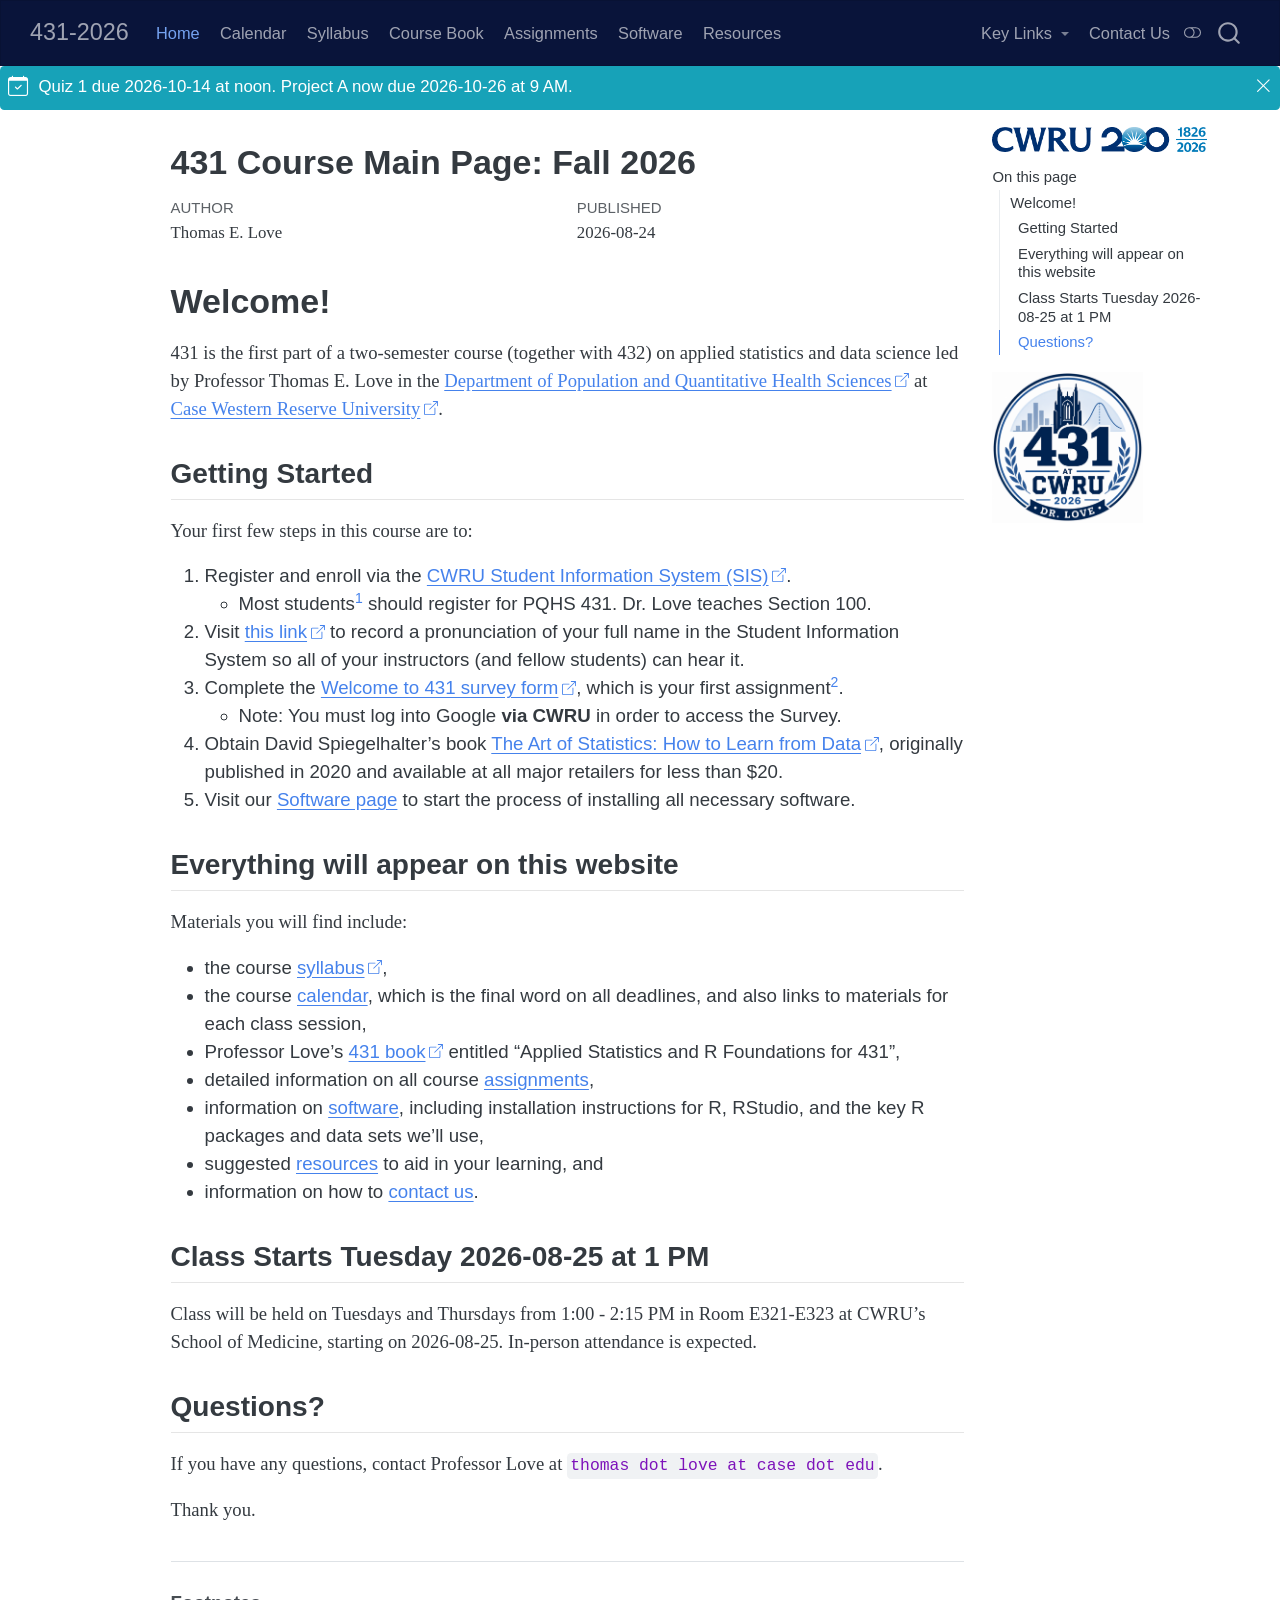
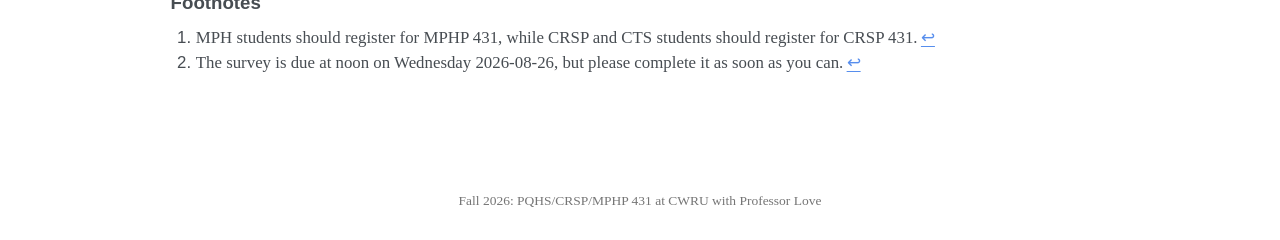
==== docs/index.html @ ec56616c "Update calendar." ====
<!DOCTYPE html>
<html xmlns="http://www.w3.org/1999/xhtml" lang="en" xml:lang="en"><head>

<meta charset="utf-8">
<meta name="generator" content="quarto-1.10.18">

<meta name="viewport" content="width=device-width, initial-scale=1.0, user-scalable=yes">

<meta name="author" content="Thomas E. Love">
<meta name="dcterms.date" content="2026-08-24">

<title>431 Course Main Page: Fall 2026 – 431-2026</title>
<style>
/* Default styles provided by pandoc.
** See https://pandoc.org/MANUAL.html#variables-for-html for config info.
*/
span.smallcaps{font-variant: small-caps;}
div.columns{display: flex; gap: 1.5em;}
div.column{flex: auto;}
@media screen {
div.columns{gap: min(4vw, 1.5em);}
div.column{overflow-x: auto;}
}
div.hanging-indent{margin-left: 1.5em; text-indent: -1.5em;}
ul.task-list{list-style: none;}
ul.task-list li input[type="checkbox"] {
  width: 0.8em;
  margin: 0 0.8em 0.2em -1em; /* quarto-specific, see https://github.com/quarto-dev/quarto-cli/issues/4556 */ 
  vertical-align: middle;
}
</style>


<script src="site_libs/quarto-nav/quarto-nav.js"></script>
<script src="site_libs/quarto-nav/headroom.min.js"></script>
<script src="site_libs/clipboard/clipboard.min.js"></script>
<script src="site_libs/quarto-search/autocomplete.umd.js"></script>
<script src="site_libs/quarto-search/fuse.min.js"></script>
<script src="site_libs/quarto-search/quarto-search.js"></script>
<meta name="quarto:offset" content="./">
<script src="site_libs/quarto-html/quarto.js" type="module"></script>
<script src="site_libs/quarto-html/tabsets/tabsets.js" type="module"></script>
<script src="site_libs/quarto-html/popper.min.js"></script>
<script src="site_libs/quarto-html/tippy.umd.min.js"></script>
<script src="site_libs/quarto-html/anchor.min.js"></script>
<link href="site_libs/quarto-html/tippy.css" rel="stylesheet">
<link href="site_libs/quarto-html/quarto-syntax-highlighting-64a204ab8560d761af7679ceaba22944.css" rel="stylesheet" class="quarto-color-scheme" id="quarto-text-highlighting-styles">
<link href="site_libs/quarto-html/quarto-syntax-highlighting-dark-b85bc7c33db8c58e0ec93c3465666fed.css" rel="stylesheet" class="quarto-color-scheme quarto-color-alternate" id="quarto-text-highlighting-styles">
<link href="site_libs/quarto-html/quarto-syntax-highlighting-64a204ab8560d761af7679ceaba22944.css" rel="stylesheet" class="quarto-color-scheme-extra" id="quarto-text-highlighting-styles">
<script src="site_libs/bootstrap/bootstrap.min.js"></script>
<link href="site_libs/bootstrap/bootstrap-icons.css" rel="stylesheet">
<link href="site_libs/bootstrap/bootstrap-81258d4e15bf9feab7965728bfed0ae7.min.css" rel="stylesheet" append-hash="true" class="quarto-color-scheme" id="quarto-bootstrap" data-mode="light">
<link href="site_libs/bootstrap/bootstrap-dark-3ed7c67c77e349a4fb12baedd5c13633.min.css" rel="stylesheet" append-hash="true" class="quarto-color-scheme quarto-color-alternate" id="quarto-bootstrap" data-mode="dark">
<link href="site_libs/bootstrap/bootstrap-81258d4e15bf9feab7965728bfed0ae7.min.css" rel="stylesheet" append-hash="true" class="quarto-color-scheme-extra" id="quarto-bootstrap" data-mode="light">
<script id="quarto-search-options" type="application/json">{
  "location": "navbar",
  "copy-button": false,
  "collapse-after": 3,
  "panel-placement": "end",
  "type": "overlay",
  "limit": 50,
  "keyboard-shortcut": [
    "f",
    "/",
    "s"
  ],
  "show-item-context": false,
  "language": {
    "search-no-results-text": "No results",
    "search-matching-documents-text": "matching documents",
    "search-copy-link-title": "Copy link to search",
    "search-hide-matches-text": "Hide additional matches",
    "search-more-match-text": "more match in this document",
    "search-more-matches-text": "more matches in this document",
    "search-clear-button-title": "Clear",
    "search-text-placeholder": "",
    "search-detached-cancel-button-title": "Cancel",
    "search-submit-button-title": "Submit",
    "search-label": "Search"
  }
}</script>


</head>

<body class="nav-fixed quarto-light"><script id="quarto-html-before-body" type="application/javascript">
    const toggleBodyColorMode = (bsSheetEl) => {
      const mode = bsSheetEl.getAttribute("data-mode");
      const bodyEl = window.document.querySelector("body");
      if (mode === "dark") {
        bodyEl.classList.add("quarto-dark");
        bodyEl.classList.remove("quarto-light");
      } else {
        bodyEl.classList.add("quarto-light");
        bodyEl.classList.remove("quarto-dark");
      }
    }
    const toggleBodyColorPrimary = () => {
      const bsSheetEl = window.document.querySelector("link#quarto-bootstrap:not([rel=disabled-stylesheet])");
      if (bsSheetEl) {
        toggleBodyColorMode(bsSheetEl);
      }
    }
    const setColorSchemeToggle = (alternate) => {
      const toggles = window.document.querySelectorAll('.quarto-color-scheme-toggle');
      for (let i=0; i < toggles.length; i++) {
        const toggle = toggles[i];
        if (toggle) {
          if (alternate) {
            toggle.classList.add("alternate");
          } else {
            toggle.classList.remove("alternate");
          }
        }
      }
    };
    const toggleColorMode = (alternate) => {
      // Switch the stylesheets
      const primaryStylesheets = window.document.querySelectorAll('link.quarto-color-scheme:not(.quarto-color-alternate)');
      const alternateStylesheets = window.document.querySelectorAll('link.quarto-color-scheme.quarto-color-alternate');
      manageTransitions('#quarto-margin-sidebar .nav-link', false);
      if (alternate) {
        // note: dark is layered on light, we don't disable primary!
        enableStylesheet(alternateStylesheets);
        for (const sheetNode of alternateStylesheets) {
          if (sheetNode.id === "quarto-bootstrap") {
            toggleBodyColorMode(sheetNode);
          }
        }
      } else {
        disableStylesheet(alternateStylesheets);
        enableStylesheet(primaryStylesheets)
        toggleBodyColorPrimary();
      }
      manageTransitions('#quarto-margin-sidebar .nav-link', true);
      // Switch the toggles
      setColorSchemeToggle(alternate)
      // Hack to workaround the fact that safari doesn't
      // properly recolor the scrollbar when toggling (#1455)
      if (navigator.userAgent.indexOf('Safari') > 0 && navigator.userAgent.indexOf('Chrome') == -1) {
        manageTransitions("body", false);
        window.scrollTo(0, 1);
        setTimeout(() => {
          window.scrollTo(0, 0);
          manageTransitions("body", true);
        }, 40);
      }
    }
    const disableStylesheet = (stylesheets) => {
      for (let i=0; i < stylesheets.length; i++) {
        const stylesheet = stylesheets[i];
        stylesheet.rel = 'disabled-stylesheet';
      }
    }
    const enableStylesheet = (stylesheets) => {
      for (let i=0; i < stylesheets.length; i++) {
        const stylesheet = stylesheets[i];
        if(stylesheet.rel !== 'stylesheet') { // for Chrome, which will still FOUC without this check
          stylesheet.rel = 'stylesheet';
        }
      }
    }
    const manageTransitions = (selector, allowTransitions) => {
      const els = window.document.querySelectorAll(selector);
      for (let i=0; i < els.length; i++) {
        const el = els[i];
        if (allowTransitions) {
          el.classList.remove('notransition');
        } else {
          el.classList.add('notransition');
        }
      }
    }
    const isFileUrl = () => {
      return window.location.protocol === 'file:';
    }
    const hasAlternateSentinel = () => {
      let styleSentinel = getColorSchemeSentinel();
      if (styleSentinel !== null) {
        return styleSentinel === "alternate";
      } else {
        return false;
      }
    }
    const setStyleSentinel = (alternate) => {
      const value = alternate ? "alternate" : "default";
      if (!isFileUrl()) {
        window.localStorage.setItem("quarto-color-scheme", value);
      } else {
        localAlternateSentinel = value;
      }
    }
    const getColorSchemeSentinel = () => {
      if (!isFileUrl()) {
        const storageValue = window.localStorage.getItem("quarto-color-scheme");
        return storageValue != null ? storageValue : localAlternateSentinel;
      } else {
        return localAlternateSentinel;
      }
    }
    const toggleGiscusIfUsed = (isAlternate, darkModeDefault) => {
      const baseTheme = document.querySelector('#giscus-base-theme')?.value ?? 'light';
      const alternateTheme = document.querySelector('#giscus-alt-theme')?.value ?? 'dark';
      let newTheme = '';
      if(authorPrefersDark) {
        newTheme = isAlternate ? baseTheme : alternateTheme;
      } else {
        newTheme = isAlternate ? alternateTheme : baseTheme;
      }
      const changeGiscusTheme = () => {
        // From: https://github.com/giscus/giscus/issues/336
        const sendMessage = (message) => {
          const iframe = document.querySelector('iframe.giscus-frame');
          if (!iframe) return;
          iframe.contentWindow.postMessage({ giscus: message }, 'https://giscus.app');
        }
        sendMessage({
          setConfig: {
            theme: newTheme
          }
        });
      }
      const isGiscussLoaded = window.document.querySelector('iframe.giscus-frame') !== null;
      if (isGiscussLoaded) {
        changeGiscusTheme();
      }
    };
    const authorPrefersDark = false;
    const darkModeDefault = authorPrefersDark;
      document.querySelector('link#quarto-text-highlighting-styles.quarto-color-scheme-extra').rel = 'disabled-stylesheet';
      document.querySelector('link#quarto-bootstrap.quarto-color-scheme-extra').rel = 'disabled-stylesheet';
    let localAlternateSentinel = darkModeDefault ? 'alternate' : 'default';
    // Dark / light mode switch
    window.quartoToggleColorScheme = () => {
      // Read the current dark / light value
      let toAlternate = !hasAlternateSentinel();
      toggleColorMode(toAlternate);
      setStyleSentinel(toAlternate);
      toggleGiscusIfUsed(toAlternate, darkModeDefault);
      window.dispatchEvent(new Event('resize'));
    };
    // Switch to dark mode if need be
    if (hasAlternateSentinel()) {
      toggleColorMode(true);
    } else {
      toggleColorMode(false);
    }
  </script>

<div id="quarto-search-results"></div>
  <header id="quarto-header" class="headroom fixed-top">
    <nav class="navbar navbar-expand-lg " data-bs-theme="dark">
      <div class="navbar-container container-fluid">
      <div class="navbar-brand-container mx-auto">
    <a class="navbar-brand" href="./index.html">
    <span class="navbar-title">431-2026</span>
    </a>
  </div>
            <div id="quarto-search" class="" title="Search"></div>
          <button class="navbar-toggler" type="button" data-bs-toggle="collapse" data-bs-target="#navbarCollapse" aria-controls="navbarCollapse" role="menu" aria-expanded="false" aria-label="Toggle navigation" onclick="if (window.quartoToggleHeadroom) { window.quartoToggleHeadroom(); }">
  <span class="navbar-toggler-icon"></span>
</button>
          <div class="collapse navbar-collapse" id="navbarCollapse">
            <ul class="navbar-nav navbar-nav-scroll me-auto">
  <li class="nav-item">
    <a class="nav-link active" href="./index.html" aria-current="page"> 
<span class="menu-text">Home</span></a>
  </li>  
  <li class="nav-item">
    <a class="nav-link" href="./calendar.html"> 
<span class="menu-text">Calendar</span></a>
  </li>  
  <li class="nav-item">
    <a class="nav-link" href="https://thomaselove.github.io/431-syllabus-2026/"> 
<span class="menu-text">Syllabus</span></a>
  </li>  
  <li class="nav-item">
    <a class="nav-link" href="https://thomaselove.github.io/431-book/"> 
<span class="menu-text">Course Book</span></a>
  </li>  
  <li class="nav-item">
    <a class="nav-link" href="./assignments.html"> 
<span class="menu-text">Assignments</span></a>
  </li>  
  <li class="nav-item">
    <a class="nav-link" href="./software.html"> 
<span class="menu-text">Software</span></a>
  </li>  
  <li class="nav-item">
    <a class="nav-link" href="./resources.html"> 
<span class="menu-text">Resources</span></a>
  </li>  
</ul>
            <ul class="navbar-nav navbar-nav-scroll ms-auto">
  <li class="nav-item dropdown ">
    <a class="nav-link dropdown-toggle" href="#" id="nav-menu-key-links" role="link" data-bs-toggle="dropdown" aria-expanded="false">
 <span class="menu-text">Key Links</span>
    </a>
    <ul class="dropdown-menu dropdown-menu-end" aria-labelledby="nav-menu-key-links">    
        <li>
    <a class="dropdown-item" href="https://github.com/THOMASELOVE/431-data">
 <span class="dropdown-text">431-Data page</span></a>
  </li>  
        <li>
    <a class="dropdown-item" href="https://github.com/THOMASELOVE/431-packages">
 <span class="dropdown-text">431 R packages</span></a>
  </li>  
        <li>
    <a class="dropdown-item" href="https://github.com/THOMASELOVE/431-minute-2026">
 <span class="dropdown-text">Minute Papers</span></a>
  </li>  
        <li>
    <a class="dropdown-item" href="https://github.com/THOMASELOVE/431-labs-2026">
 <span class="dropdown-text">Labs</span></a>
  </li>  
        <li>
    <a class="dropdown-item" href="https://thomaselove.github.io/431-projectA-2026/">
 <span class="dropdown-text">Project A</span></a>
  </li>  
        <li>
    <a class="dropdown-item" href="https://thomaselove.github.io/431-projectB-2026/">
 <span class="dropdown-text">Project B</span></a>
  </li>  
        <li>
    <a class="dropdown-item" href="https://github.com/THOMASELOVE/431-quiz-2026">
 <span class="dropdown-text">Quizzes</span></a>
  </li>  
        <li>
    <a class="dropdown-item" href="https://canvas.case.edu">
 <span class="dropdown-text">Canvas</span></a>
  </li>  
        <li>
    <a class="dropdown-item" href="./google.html">
 <span class="dropdown-text">Shared Google Drive</span></a>
  </li>  
    </ul>
  </li>
  <li class="nav-item">
    <a class="nav-link" href="./contact.html"> 
<span class="menu-text">Contact Us</span></a>
  </li>  
</ul>
          </div> <!-- /navcollapse -->
            <div class="quarto-navbar-tools">
  <a href="" class="quarto-color-scheme-toggle quarto-navigation-tool  px-1" onclick="window.quartoToggleColorScheme(); return false;" title="Toggle dark mode"><i class="bi"></i></a>
</div>
      </div> <!-- /container-fluid -->
    </nav>
  <div id="quarto-announcement" data-announcement-id="751697201d14ca67de1026123319af96" class="alert alert-info hidden"><i class="bi bi-calendar-check quarto-announcement-icon"></i><div class="quarto-announcement-content">
<p>Quiz 1 due 2026-10-14 at noon. Project A now due 2026-10-26 at 9 AM.</p>
</div><i class="bi bi-x-lg quarto-announcement-action"></i></div>
</header>
<!-- content -->
<div id="quarto-content" class="quarto-container page-columns page-rows-contents page-layout-article page-navbar">
<!-- sidebar -->
<!-- margin-sidebar -->
    <div id="quarto-margin-sidebar" class="sidebar margin-sidebar"><div class="quarto-margin-header"><div class="margin-header-item">
<p><img src="./cwru_logo_200.png" class="img-fluid"></p>
</div></div>
        <nav id="TOC" role="doc-toc" class="toc-active">
    <h2 id="toc-title">On this page</h2>
   
  <ul>
  <li><a href="#welcome" id="toc-welcome" class="nav-link active" data-scroll-target="#welcome">Welcome!</a>
  <ul class="collapse">
  <li><a href="#getting-started" id="toc-getting-started" class="nav-link" data-scroll-target="#getting-started">Getting Started</a></li>
  <li><a href="#everything-will-appear-on-this-website" id="toc-everything-will-appear-on-this-website" class="nav-link" data-scroll-target="#everything-will-appear-on-this-website">Everything will appear on this website</a></li>
  <li><a href="#class-starts-tuesday-2026-08-25-at-1-pm" id="toc-class-starts-tuesday-2026-08-25-at-1-pm" class="nav-link" data-scroll-target="#class-starts-tuesday-2026-08-25-at-1-pm">Class Starts Tuesday 2026-08-25 at 1 PM</a></li>
  <li><a href="#questions" id="toc-questions" class="nav-link" data-scroll-target="#questions">Questions?</a></li>
  </ul></li>
  </ul>
</nav>
    <div class="quarto-margin-footer"><div class="margin-footer-item">
<p><img src="./431_logo_2026.png" class="img-fluid" style="width:70.0%"></p>
</div></div></div>
<!-- main -->
<main class="content" id="quarto-document-content">


<header id="title-block-header" class="quarto-title-block default">
<div class="quarto-title">
<h1 class="title">431 Course Main Page: Fall 2026</h1>
</div>



<div class="quarto-title-meta">

    <div>
    <div class="quarto-title-meta-heading">Author</div>
    <div class="quarto-title-meta-contents">
             <p>Thomas E. Love </p>
          </div>
  </div>
    
    <div>
    <div class="quarto-title-meta-heading">Published</div>
    <div class="quarto-title-meta-contents">
      <p class="date">2026-08-24</p>
    </div>
  </div>
  
    
  </div>
  


</header>


<section id="welcome" class="level1">
<h1>Welcome!</h1>
<p>431 is the first part of a two-semester course (together with 432) on applied statistics and data science led by Professor Thomas E. Love in the <a href="https://case.edu/medicine/pqhs/">Department of Population and Quantitative Health Sciences</a> at <a href="https://case.edu/">Case Western Reserve University</a>.</p>
<section id="getting-started" class="level2">
<h2 class="anchored" data-anchor-id="getting-started">Getting Started</h2>
<p>Your first few steps in this course are to:</p>
<ol type="1">
<li>Register and enroll via the <a href="https://sis.case.edu/">CWRU Student Information System (SIS)</a>.
<ul>
<li>Most students<a href="#fn1" class="footnote-ref" id="fnref1" role="doc-noteref"><sup>1</sup></a> should register for PQHS 431. Dr.&nbsp;Love teaches Section 100.</li>
</ul></li>
<li>Visit <a href="https://case.edu/registrar/general/sis-resources/record-your-name-pronunciation">this link</a> to record a pronunciation of your full name in the Student Information System so all of your instructors (and fellow students) can hear it.</li>
<li>Complete the <a href="https://tinyurl.com/431-2026-welcome">Welcome to 431 survey form</a>, which is your first assignment<a href="#fn2" class="footnote-ref" id="fnref2" role="doc-noteref"><sup>2</sup></a>.
<ul>
<li>Note: You must log into Google <strong>via CWRU</strong> in order to access the Survey.</li>
</ul></li>
<li>Obtain David Spiegelhalter’s book <a href="https://www.amazon.com/Art-Statistics-How-Learn-Data/dp/1541675703">The Art of Statistics: How to Learn from Data</a>, originally published in 2020 and available at all major retailers for less than $20.</li>
<li>Visit our <a href="./software.html">Software page</a> to start the process of installing all necessary software.</li>
</ol>
</section>
<section id="everything-will-appear-on-this-website" class="level2">
<h2 class="anchored" data-anchor-id="everything-will-appear-on-this-website">Everything will appear on this website</h2>
<p>Materials you will find include:</p>
<ul>
<li>the course <a href="https://thomaselove.github.io/431-syllabus-2026/">syllabus</a>,</li>
<li>the course <a href="./calendar.html">calendar</a>, which is the final word on all deadlines, and also links to materials for each class session,</li>
<li>Professor Love’s <a href="https://thomaselove.github.io/431-book/">431 book</a> entitled “Applied Statistics and R Foundations for 431”,</li>
<li>detailed information on all course <a href="./assignments.html">assignments</a>,</li>
<li>information on <a href="./software.html">software</a>, including installation instructions for R, RStudio, and the key R packages and data sets we’ll use,</li>
<li>suggested <a href="./resources.html">resources</a> to aid in your learning, and</li>
<li>information on how to <a href="./contact.html">contact us</a>.</li>
</ul>
</section>
<section id="class-starts-tuesday-2026-08-25-at-1-pm" class="level2">
<h2 class="anchored" data-anchor-id="class-starts-tuesday-2026-08-25-at-1-pm">Class Starts Tuesday 2026-08-25 at 1 PM</h2>
<p>Class will be held on Tuesdays and Thursdays from 1:00 - 2:15 PM in Room E321-E323 at CWRU’s School of Medicine, starting on 2026-08-25. In-person attendance is expected.</p>
</section>
<section id="questions" class="level2">
<h2 class="anchored" data-anchor-id="questions">Questions?</h2>
<p>If you have any questions, contact Professor Love at <code>thomas dot love at case dot edu</code>.</p>
<p>Thank you.</p>


</section>
</section>


<div id="quarto-appendix" class="default"><section id="footnotes" class="footnotes footnotes-end-of-document" role="doc-endnotes"><h2 class="anchored quarto-appendix-heading">Footnotes</h2>

<ol>
<li id="fn1"><p>MPH students should register for MPHP 431, while CRSP and CTS students should register for CRSP 431.<a href="#fnref1" class="footnote-back" role="doc-backlink">↩︎</a></p></li>
<li id="fn2"><p>The survey is due at noon on Wednesday 2026-08-26, but please complete it as soon as you can.<a href="#fnref2" class="footnote-back" role="doc-backlink">↩︎</a></p></li>
</ol>
</section></div></main> <!-- /main -->
<script id="quarto-html-after-body" type="application/javascript">
  window.document.addEventListener("DOMContentLoaded", function (event) {
    // Ensure there is a toggle, if there isn't float one in the top right
    if (window.document.querySelector('.quarto-color-scheme-toggle') === null) {
      const a = window.document.createElement('a');
      a.classList.add('top-right');
      a.classList.add('quarto-color-scheme-toggle');
      a.href = "";
      a.onclick = function() { try { window.quartoToggleColorScheme(); } catch {} return false; };
      const i = window.document.createElement("i");
      i.classList.add('bi');
      a.appendChild(i);
      window.document.body.appendChild(a);
    }
    setColorSchemeToggle(hasAlternateSentinel())
    const icon = "";
    const anchorJS = new window.AnchorJS();
    anchorJS.options = {
      placement: 'right',
      icon: icon
    };
    anchorJS.add('.anchored');
    const isCodeAnnotation = (el) => {
      for (const clz of el.classList) {
        if (clz.startsWith('code-annotation-')) {                     
          return true;
        }
      }
      return false;
    }
    const onCopySuccess = function(e) {
      // button target
      const button = e.trigger;
      // don't keep focus
      button.blur();
      // flash "checked"
      button.classList.add('code-copy-button-checked');
      var currentTitle = button.getAttribute("title");
      button.setAttribute("title", "Copied!");
      let tooltip;
      if (window.bootstrap) {
        button.setAttribute("data-bs-toggle", "tooltip");
        button.setAttribute("data-bs-placement", "left");
        button.setAttribute("data-bs-title", "Copied!");
        tooltip = new bootstrap.Tooltip(button, 
          { trigger: "manual", 
            customClass: "code-copy-button-tooltip",
            offset: [0, -8]});
        tooltip.show();    
      }
      setTimeout(function() {
        if (tooltip) {
          tooltip.hide();
          button.removeAttribute("data-bs-title");
          button.removeAttribute("data-bs-toggle");
          button.removeAttribute("data-bs-placement");
        }
        button.setAttribute("title", currentTitle);
        button.classList.remove('code-copy-button-checked');
      }, 1000);
      // clear code selection
      e.clearSelection();
    }
    const getTextToCopy = function(trigger) {
      const outerScaffold = trigger.parentElement.cloneNode(true);
      const codeEl = outerScaffold.querySelector('code');
      for (const childEl of codeEl.children) {
        if (isCodeAnnotation(childEl)) {
          childEl.remove();
        }
      }
      return codeEl.innerText;
    }
    const clipboard = new window.ClipboardJS('.code-copy-button:not([data-in-quarto-modal])', {
      text: getTextToCopy
    });
    clipboard.on('success', onCopySuccess);
    if (window.document.getElementById('quarto-embedded-source-code-modal')) {
      const clipboardModal = new window.ClipboardJS('.code-copy-button[data-in-quarto-modal]', {
        text: getTextToCopy,
        container: window.document.getElementById('quarto-embedded-source-code-modal')
      });
      clipboardModal.on('success', onCopySuccess);
    }
      var localhostRegex = new RegExp(/^(?:http|https):\/\/localhost\:?[0-9]*\//);
      var mailtoRegex = new RegExp(/^mailto:/);
        var filterRegex = new RegExp('/' + window.location.host + '/');
      var isInternal = (href) => {
          return filterRegex.test(href) || localhostRegex.test(href) || mailtoRegex.test(href);
      }
      // Inspect non-navigation links and adorn them if external
     var links = window.document.querySelectorAll('a[href]:not(.nav-link):not(.navbar-brand):not(.toc-action):not(.sidebar-link):not(.sidebar-item-toggle):not(.pagination-link):not(.no-external):not([aria-hidden]):not(.dropdown-item):not(.quarto-navigation-tool):not(.about-link)');
      for (var i=0; i<links.length; i++) {
        const link = links[i];
        if (!isInternal(link.href)) {
          // undo the damage that might have been done by quarto-nav.js in the case of
          // links that we want to consider external
          if (link.dataset.originalHref !== undefined) {
            link.href = link.dataset.originalHref;
          }
            // target, if specified
            link.setAttribute("target", "_blank");
            if (link.getAttribute("rel") === null) {
              link.setAttribute("rel", "noopener");
            }
            // default icon
            link.classList.add("external");
        }
      }
    function tippyHover(el, contentFn, onTriggerFn, onUntriggerFn) {
      const config = {
        allowHTML: true,
        maxWidth: 500,
        delay: 100,
        arrow: false,
        appendTo: function(el) {
            return el.parentElement;
        },
        interactive: true,
        interactiveBorder: 10,
        theme: 'quarto',
        placement: 'bottom-start',
      };
      if (contentFn) {
        config.content = contentFn;
      }
      if (onTriggerFn) {
        config.onTrigger = onTriggerFn;
      }
      if (onUntriggerFn) {
        config.onUntrigger = onUntriggerFn;
      }
      window.tippy(el, config); 
    }
    const noterefs = window.document.querySelectorAll('a[role="doc-noteref"]');
    for (var i=0; i<noterefs.length; i++) {
      const ref = noterefs[i];
      tippyHover(ref, function() {
        // use id or data attribute instead here
        let href = ref.getAttribute('data-footnote-href') || ref.getAttribute('href');
        try { href = new URL(href).hash; } catch {}
        const id = href.replace(/^#\/?/, "");
        const note = window.document.getElementById(id);
        if (note) {
          return note.innerHTML;
        } else {
          return "";
        }
      });
    }
    const xrefs = window.document.querySelectorAll('a.quarto-xref');
    const processXRef = (id, note) => {
      // Strip column container classes
      const stripColumnClz = (el) => {
        el.classList.remove("page-full", "page-columns");
        if (el.children) {
          for (const child of el.children) {
            stripColumnClz(child);
          }
        }
      }
      stripColumnClz(note)
      if (id === null || id.startsWith('sec-')) {
        // Special case sections, only their first couple elements
        const container = document.createElement("div");
        if (note.children && note.children.length > 2) {
          container.appendChild(note.children[0].cloneNode(true));
          for (let i = 1; i < note.children.length; i++) {
            const child = note.children[i];
            if (child.tagName === "P" && child.innerText === "") {
              continue;
            } else {
              container.appendChild(child.cloneNode(true));
              break;
            }
          }
          if (window.Quarto?.typesetMath) {
            window.Quarto.typesetMath(container);
          }
          return container.innerHTML
        } else {
          if (window.Quarto?.typesetMath) {
            window.Quarto.typesetMath(note);
          }
          return note.innerHTML;
        }
      } else {
        // Remove any anchor links if they are present
        const anchorLink = note.querySelector('a.anchorjs-link');
        if (anchorLink) {
          anchorLink.remove();
        }
        if (window.Quarto?.typesetMath) {
          window.Quarto.typesetMath(note);
        }
        if (note.classList.contains("callout")) {
          return note.outerHTML;
        } else {
          return note.innerHTML;
        }
      }
    }
    for (var i=0; i<xrefs.length; i++) {
      const xref = xrefs[i];
      tippyHover(xref, undefined, function(instance) {
        instance.disable();
        let url = xref.getAttribute('href');
        let hash = undefined; 
        if (url.startsWith('#')) {
          hash = url;
        } else {
          try { hash = new URL(url).hash; } catch {}
        }
        if (hash) {
          const id = hash.replace(/^#\/?/, "");
          const note = window.document.getElementById(id);
          if (note !== null) {
            try {
              const html = processXRef(id, note.cloneNode(true));
              instance.setContent(html);
            } finally {
              instance.enable();
              instance.show();
            }
          } else {
            // See if we can fetch this
            fetch(url.split('#')[0])
            .then(res => res.text())
            .then(html => {
              const parser = new DOMParser();
              const htmlDoc = parser.parseFromString(html, "text/html");
              const note = htmlDoc.getElementById(id);
              if (note !== null) {
                const html = processXRef(id, note);
                instance.setContent(html);
              } 
            }).finally(() => {
              instance.enable();
              instance.show();
            });
          }
        } else {
          // See if we can fetch a full url (with no hash to target)
          // This is a special case and we should probably do some content thinning / targeting
          fetch(url)
          .then(res => res.text())
          .then(html => {
            const parser = new DOMParser();
            const htmlDoc = parser.parseFromString(html, "text/html");
            const note = htmlDoc.querySelector('main.content');
            if (note !== null) {
              // This should only happen for chapter cross references
              // (since there is no id in the URL)
              // remove the first header
              if (note.children.length > 0 && note.children[0].tagName === "HEADER") {
                note.children[0].remove();
              }
              const html = processXRef(null, note);
              instance.setContent(html);
            } 
          }).finally(() => {
            instance.enable();
            instance.show();
          });
        }
      }, function(instance) {
      });
    }
        let selectedAnnoteEl;
        const selectorForAnnotation = ( cell, annotation) => {
          let cellAttr = 'data-code-cell="' + cell + '"';
          let lineAttr = 'data-code-annotation="' +  annotation + '"';
          const selector = 'span[' + cellAttr + '][' + lineAttr + ']';
          return selector;
        }
        const selectCodeLines = (annoteEl) => {
          const doc = window.document;
          const targetCell = annoteEl.getAttribute("data-target-cell");
          const targetAnnotation = annoteEl.getAttribute("data-target-annotation");
          const annoteSpan = window.document.querySelector(selectorForAnnotation(targetCell, targetAnnotation));
          const lines = annoteSpan.getAttribute("data-code-lines").split(",");
          const lineIds = lines.map((line) => {
            return targetCell + "-" + line;
          })
          let top = null;
          let height = null;
          let parent = null;
          if (lineIds.length > 0) {
              //compute the position of the single el (top and bottom and make a div)
              const el = window.document.getElementById(lineIds[0]);
              top = el.offsetTop;
              height = el.offsetHeight;
              parent = el.parentElement.parentElement;
            if (lineIds.length > 1) {
              const lastEl = window.document.getElementById(lineIds[lineIds.length - 1]);
              const bottom = lastEl.offsetTop + lastEl.offsetHeight;
              height = bottom - top;
            }
            if (top !== null && height !== null && parent !== null) {
              // cook up a div (if necessary) and position it 
              let div = window.document.getElementById("code-annotation-line-highlight");
              if (div === null) {
                div = window.document.createElement("div");
                div.setAttribute("id", "code-annotation-line-highlight");
                div.style.position = 'absolute';
                parent.appendChild(div);
              }
              div.style.top = top - 2 + "px";
              div.style.height = height + 4 + "px";
              div.style.left = 0;
              let gutterDiv = window.document.getElementById("code-annotation-line-highlight-gutter");
              if (gutterDiv === null) {
                gutterDiv = window.document.createElement("div");
                gutterDiv.setAttribute("id", "code-annotation-line-highlight-gutter");
                gutterDiv.style.position = 'absolute';
                const codeCell = window.document.getElementById(targetCell);
                const gutter = codeCell.querySelector('.code-annotation-gutter');
                gutter.appendChild(gutterDiv);
              }
              gutterDiv.style.top = top - 2 + "px";
              gutterDiv.style.height = height + 4 + "px";
            }
            selectedAnnoteEl = annoteEl;
          }
        };
        const unselectCodeLines = () => {
          const elementsIds = ["code-annotation-line-highlight", "code-annotation-line-highlight-gutter"];
          elementsIds.forEach((elId) => {
            const div = window.document.getElementById(elId);
            if (div) {
              div.remove();
            }
          });
          selectedAnnoteEl = undefined;
        };
          // Handle positioning of the toggle
      window.addEventListener(
        "resize",
        throttle(() => {
          elRect = undefined;
          if (selectedAnnoteEl) {
            selectCodeLines(selectedAnnoteEl);
          }
        }, 10)
      );
      function throttle(fn, ms) {
      let throttle = false;
      let timer;
        return (...args) => {
          if(!throttle) { // first call gets through
              fn.apply(this, args);
              throttle = true;
          } else { // all the others get throttled
              if(timer) clearTimeout(timer); // cancel #2
              timer = setTimeout(() => {
                fn.apply(this, args);
                timer = throttle = false;
              }, ms);
          }
        };
      }
        // Attach click handler to the DT
        const annoteDls = window.document.querySelectorAll('dt[data-target-cell]');
        for (const annoteDlNode of annoteDls) {
          annoteDlNode.addEventListener('click', (event) => {
            const clickedEl = event.target;
            if (clickedEl !== selectedAnnoteEl) {
              unselectCodeLines();
              const activeEl = window.document.querySelector('dt[data-target-cell].code-annotation-active');
              if (activeEl) {
                activeEl.classList.remove('code-annotation-active');
              }
              selectCodeLines(clickedEl);
              clickedEl.classList.add('code-annotation-active');
            } else {
              // Unselect the line
              unselectCodeLines();
              clickedEl.classList.remove('code-annotation-active');
            }
          });
        }
    const findCites = (el) => {
      const parentEl = el.parentElement;
      if (parentEl) {
        const cites = parentEl.dataset.cites;
        if (cites) {
          return {
            el,
            cites: cites.split(' ')
          };
        } else {
          return findCites(el.parentElement)
        }
      } else {
        return undefined;
      }
    };
    var bibliorefs = window.document.querySelectorAll('a[role="doc-biblioref"]');
    for (var i=0; i<bibliorefs.length; i++) {
      const ref = bibliorefs[i];
      const citeInfo = findCites(ref);
      if (citeInfo) {
        tippyHover(citeInfo.el, function() {
          var popup = window.document.createElement('div');
          citeInfo.cites.forEach(function(cite) {
            var citeDiv = window.document.createElement('div');
            citeDiv.classList.add('hanging-indent');
            citeDiv.classList.add('csl-entry');
            var biblioDiv = window.document.getElementById('ref-' + cite);
            if (biblioDiv) {
              citeDiv.innerHTML = biblioDiv.innerHTML;
            }
            popup.appendChild(citeDiv);
          });
          return popup.innerHTML;
        });
      }
    }
  });
  </script>
</div> <!-- /content -->
<footer class="footer">
  <div class="nav-footer">
    <div class="nav-footer-left">
      &nbsp;
    </div>   
    <div class="nav-footer-center">
<p>Fall 2026: PQHS/CRSP/MPHP 431 at CWRU with Professor Love</p>
</div>
    <div class="nav-footer-right">
      &nbsp;
    </div>
  </div>
</footer>




</body></html>
---- docs/site_libs/quarto-html/tippy.css ----
.tippy-box[data-animation=fade][data-state=hidden]{opacity:0}[data-tippy-root]{max-width:calc(100vw - 10px)}.tippy-box{position:relative;background-color:#333;color:#fff;border-radius:4px;font-size:14px;line-height:1.4;white-space:normal;outline:0;transition-property:transform,visibility,opacity}.tippy-box[data-placement^=top]>.tippy-arrow{bottom:0}.tippy-box[data-placement^=top]>.tippy-arrow:before{bottom:-7px;left:0;border-width:8px 8px 0;border-top-color:initial;transform-origin:center top}.tippy-box[data-placement^=bottom]>.tippy-arrow{top:0}.tippy-box[data-placement^=bottom]>.tippy-arrow:before{top:-7px;left:0;border-width:0 8px 8px;border-bottom-color:initial;transform-origin:center bottom}.tippy-box[data-placement^=left]>.tippy-arrow{right:0}.tippy-box[data-placement^=left]>.tippy-arrow:before{border-width:8px 0 8px 8px;border-left-color:initial;right:-7px;transform-origin:center left}.tippy-box[data-placement^=right]>.tippy-arrow{left:0}.tippy-box[data-placement^=right]>.tippy-arrow:before{left:-7px;border-width:8px 8px 8px 0;border-right-color:initial;transform-origin:center right}.tippy-box[data-inertia][data-state=visible]{transition-timing-function:cubic-bezier(.54,1.5,.38,1.11)}.tippy-arrow{width:16px;height:16px;color:#333}.tippy-arrow:before{content:"";position:absolute;border-color:transparent;border-style:solid}.tippy-content{position:relative;padding:5px 9px;z-index:1}
---- docs/site_libs/quarto-html/quarto-syntax-highlighting-64a204ab8560d761af7679ceaba22944.css ----
/* quarto syntax highlight colors */
:root {
  --quarto-hl-ot-color: #003B4F;
  --quarto-hl-at-color: #657422;
  --quarto-hl-ss-color: #20794D;
  --quarto-hl-an-color: #5E5E5E;
  --quarto-hl-fu-color: #4758AB;
  --quarto-hl-st-color: #20794D;
  --quarto-hl-cf-color: #003B4F;
  --quarto-hl-op-color: #5E5E5E;
  --quarto-hl-er-color: #AD0000;
  --quarto-hl-bn-color: #AD0000;
  --quarto-hl-al-color: #AD0000;
  --quarto-hl-va-color: #111111;
  --quarto-hl-bu-color: inherit;
  --quarto-hl-ex-color: inherit;
  --quarto-hl-pp-color: #AD0000;
  --quarto-hl-in-color: #5E5E5E;
  --quarto-hl-vs-color: #20794D;
  --quarto-hl-wa-color: #5E5E5E;
  --quarto-hl-do-color: #5E5E5E;
  --quarto-hl-im-color: #00769E;
  --quarto-hl-ch-color: #20794D;
  --quarto-hl-dt-color: #AD0000;
  --quarto-hl-fl-color: #AD0000;
  --quarto-hl-co-color: #5E5E5E;
  --quarto-hl-cv-color: #5E5E5E;
  --quarto-hl-cn-color: #8f5902;
  --quarto-hl-sc-color: #5E5E5E;
  --quarto-hl-dv-color: #AD0000;
  --quarto-hl-kw-color: #003B4F;
}

/* other quarto variables */
:root {
  --quarto-font-monospace: SFMono-Regular, Menlo, Monaco, Consolas, "Liberation Mono", "Courier New", monospace;
}

/* syntax highlight based on Pandoc's rules */
pre > code.sourceCode > span {
  color: #003B4F;
}

code.sourceCode > span {
  color: #003B4F;
}

div.sourceCode,
div.sourceCode pre.sourceCode {
  color: #003B4F;
}

/* Normal */
code span {
  color: #003B4F;
}

/* Alert */
code span.al {
  color: #AD0000;
  font-style: inherit;
}

/* Annotation */
code span.an {
  color: #5E5E5E;
  font-style: inherit;
}

/* Attribute */
code span.at {
  color: #657422;
  font-style: inherit;
}

/* BaseN */
code span.bn {
  color: #AD0000;
  font-style: inherit;
}

/* BuiltIn */
code span.bu {
  font-style: inherit;
}

/* ControlFlow */
code span.cf {
  color: #003B4F;
  font-weight: bold;
  font-style: inherit;
}

/* Char */
code span.ch {
  color: #20794D;
  font-style: inherit;
}

/* Constant */
code span.cn {
  color: #8f5902;
  font-style: inherit;
}

/* Comment */
code span.co {
  color: #5E5E5E;
  font-style: inherit;
}

/* CommentVar */
code span.cv {
  color: #5E5E5E;
  font-style: italic;
}

/* Documentation */
code span.do {
  color: #5E5E5E;
  font-style: italic;
}

/* DataType */
code span.dt {
  color: #AD0000;
  font-style: inherit;
}

/* DecVal */
code span.dv {
  color: #AD0000;
  font-style: inherit;
}

/* Error */
code span.er {
  color: #AD0000;
  font-style: inherit;
}

/* Extension */
code span.ex {
  font-style: inherit;
}

/* Float */
code span.fl {
  color: #AD0000;
  font-style: inherit;
}

/* Function */
code span.fu {
  color: #4758AB;
  font-style: inherit;
}

/* Import */
code span.im {
  color: #00769E;
  font-style: inherit;
}

/* Information */
code span.in {
  color: #5E5E5E;
  font-style: inherit;
}

/* Keyword */
code span.kw {
  color: #003B4F;
  font-weight: bold;
  font-style: inherit;
}

/* Operator */
code span.op {
  color: #5E5E5E;
  font-style: inherit;
}

/* Other */
code span.ot {
  color: #003B4F;
  font-style: inherit;
}

/* Preprocessor */
code span.pp {
  color: #AD0000;
  font-style: inherit;
}

/* SpecialChar */
code span.sc {
  color: #5E5E5E;
  font-style: inherit;
}

/* SpecialString */
code span.ss {
  color: #20794D;
  font-style: inherit;
}

/* String */
code span.st {
  color: #20794D;
  font-style: inherit;
}

/* Variable */
code span.va {
  color: #111111;
  font-style: inherit;
}

/* VerbatimString */
code span.vs {
  color: #20794D;
  font-style: inherit;
}

/* Warning */
code span.wa {
  color: #5E5E5E;
  font-style: italic;
}

.prevent-inlining {
  content: "</";
}

/*# sourceMappingURL=9d8d5bb603a83b8298b89080a598c93b.css.map */
---- docs/site_libs/quarto-html/quarto-syntax-highlighting-dark-b85bc7c33db8c58e0ec93c3465666fed.css ----
/* quarto syntax highlight colors */
:root {
  --quarto-hl-al-color: #f07178;
  --quarto-hl-an-color: #d4d0ab;
  --quarto-hl-at-color: #00e0e0;
  --quarto-hl-bn-color: #d4d0ab;
  --quarto-hl-bu-color: #abe338;
  --quarto-hl-ch-color: #abe338;
  --quarto-hl-co-color: #f8f8f2;
  --quarto-hl-cv-color: #ffd700;
  --quarto-hl-cn-color: #ffd700;
  --quarto-hl-cf-color: #ffa07a;
  --quarto-hl-dt-color: #ffa07a;
  --quarto-hl-dv-color: #d4d0ab;
  --quarto-hl-do-color: #f8f8f2;
  --quarto-hl-er-color: #f07178;
  --quarto-hl-ex-color: #00e0e0;
  --quarto-hl-fl-color: #d4d0ab;
  --quarto-hl-fu-color: #ffa07a;
  --quarto-hl-im-color: #abe338;
  --quarto-hl-in-color: #d4d0ab;
  --quarto-hl-kw-color: #ffa07a;
  --quarto-hl-op-color: #ffa07a;
  --quarto-hl-ot-color: #00e0e0;
  --quarto-hl-pp-color: #dcc6e0;
  --quarto-hl-re-color: #00e0e0;
  --quarto-hl-sc-color: #abe338;
  --quarto-hl-ss-color: #abe338;
  --quarto-hl-st-color: #abe338;
  --quarto-hl-va-color: #00e0e0;
  --quarto-hl-vs-color: #abe338;
  --quarto-hl-wa-color: #dcc6e0;
}

/* other quarto variables */
:root {
  --quarto-font-monospace: SFMono-Regular, Menlo, Monaco, Consolas, "Liberation Mono", "Courier New", monospace;
}

/* syntax highlight based on Pandoc's rules */
pre > code.sourceCode > span {
  color: #f8f8f2;
}

code.sourceCode > span {
  color: #f8f8f2;
}

div.sourceCode,
div.sourceCode pre.sourceCode {
  color: #f8f8f2;
}

/* Normal */
code span {
  color: #f8f8f2;
}

/* Alert */
code span.al {
  color: #f07178;
}

/* Annotation */
code span.an {
  color: #d4d0ab;
}

/* Attribute */
code span.at {
  color: #00e0e0;
}

/* BaseN */
code span.bn {
  color: #d4d0ab;
}

/* BuiltIn */
code span.bu {
  color: #abe338;
}

/* ControlFlow */
code span.cf {
  font-weight: bold;
  color: #ffa07a;
}

/* Char */
code span.ch {
  color: #abe338;
}

/* Constant */
code span.cn {
  color: #ffd700;
}

/* Comment */
code span.co {
  font-style: italic;
  color: #f8f8f2;
}

/* CommentVar */
code span.cv {
  color: #ffd700;
}

/* Documentation */
code span.do {
  color: #f8f8f2;
}

/* DataType */
code span.dt {
  color: #ffa07a;
}

/* DecVal */
code span.dv {
  color: #d4d0ab;
}

/* Error */
code span.er {
  color: #f07178;
  text-decoration: underline;
}

/* Extension */
code span.ex {
  font-weight: bold;
  color: #00e0e0;
}

/* Float */
code span.fl {
  color: #d4d0ab;
}

/* Function */
code span.fu {
  color: #ffa07a;
}

/* Import */
code span.im {
  color: #abe338;
}

/* Information */
code span.in {
  color: #d4d0ab;
}

/* Keyword */
code span.kw {
  font-weight: bold;
  color: #ffa07a;
}

/* Operator */
code span.op {
  color: #ffa07a;
}

/* Other */
code span.ot {
  color: #00e0e0;
}

/* Preprocessor */
code span.pp {
  color: #dcc6e0;
}

/* RegionMarker */
code span.re {
  background-color: #f8f8f2;
  color: #00e0e0;
}

/* SpecialChar */
code span.sc {
  color: #abe338;
}

/* SpecialString */
code span.ss {
  color: #abe338;
}

/* String */
code span.st {
  color: #abe338;
}

/* Variable */
code span.va {
  color: #00e0e0;
}

/* VerbatimString */
code span.vs {
  color: #abe338;
}

/* Warning */
code span.wa {
  color: #dcc6e0;
}

.prevent-inlining {
  content: "</";
}

/*# sourceMappingURL=4ed8f1090dec6531da29ab00902aa718.css.map */
---- docs/site_libs/quarto-html/quarto-syntax-highlighting-64a204ab8560d761af7679ceaba22944.css ----
/* quarto syntax highlight colors */
:root {
  --quarto-hl-ot-color: #003B4F;
  --quarto-hl-at-color: #657422;
  --quarto-hl-ss-color: #20794D;
  --quarto-hl-an-color: #5E5E5E;
  --quarto-hl-fu-color: #4758AB;
  --quarto-hl-st-color: #20794D;
  --quarto-hl-cf-color: #003B4F;
  --quarto-hl-op-color: #5E5E5E;
  --quarto-hl-er-color: #AD0000;
  --quarto-hl-bn-color: #AD0000;
  --quarto-hl-al-color: #AD0000;
  --quarto-hl-va-color: #111111;
  --quarto-hl-bu-color: inherit;
  --quarto-hl-ex-color: inherit;
  --quarto-hl-pp-color: #AD0000;
  --quarto-hl-in-color: #5E5E5E;
  --quarto-hl-vs-color: #20794D;
  --quarto-hl-wa-color: #5E5E5E;
  --quarto-hl-do-color: #5E5E5E;
  --quarto-hl-im-color: #00769E;
  --quarto-hl-ch-color: #20794D;
  --quarto-hl-dt-color: #AD0000;
  --quarto-hl-fl-color: #AD0000;
  --quarto-hl-co-color: #5E5E5E;
  --quarto-hl-cv-color: #5E5E5E;
  --quarto-hl-cn-color: #8f5902;
  --quarto-hl-sc-color: #5E5E5E;
  --quarto-hl-dv-color: #AD0000;
  --quarto-hl-kw-color: #003B4F;
}

/* other quarto variables */
:root {
  --quarto-font-monospace: SFMono-Regular, Menlo, Monaco, Consolas, "Liberation Mono", "Courier New", monospace;
}

/* syntax highlight based on Pandoc's rules */
pre > code.sourceCode > span {
  color: #003B4F;
}

code.sourceCode > span {
  color: #003B4F;
}

div.sourceCode,
div.sourceCode pre.sourceCode {
  color: #003B4F;
}

/* Normal */
code span {
  color: #003B4F;
}

/* Alert */
code span.al {
  color: #AD0000;
  font-style: inherit;
}

/* Annotation */
code span.an {
  color: #5E5E5E;
  font-style: inherit;
}

/* Attribute */
code span.at {
  color: #657422;
  font-style: inherit;
}

/* BaseN */
code span.bn {
  color: #AD0000;
  font-style: inherit;
}

/* BuiltIn */
code span.bu {
  font-style: inherit;
}

/* ControlFlow */
code span.cf {
  color: #003B4F;
  font-weight: bold;
  font-style: inherit;
}

/* Char */
code span.ch {
  color: #20794D;
  font-style: inherit;
}

/* Constant */
code span.cn {
  color: #8f5902;
  font-style: inherit;
}

/* Comment */
code span.co {
  color: #5E5E5E;
  font-style: inherit;
}

/* CommentVar */
code span.cv {
  color: #5E5E5E;
  font-style: italic;
}

/* Documentation */
code span.do {
  color: #5E5E5E;
  font-style: italic;
}

/* DataType */
code span.dt {
  color: #AD0000;
  font-style: inherit;
}

/* DecVal */
code span.dv {
  color: #AD0000;
  font-style: inherit;
}

/* Error */
code span.er {
  color: #AD0000;
  font-style: inherit;
}

/* Extension */
code span.ex {
  font-style: inherit;
}

/* Float */
code span.fl {
  color: #AD0000;
  font-style: inherit;
}

/* Function */
code span.fu {
  color: #4758AB;
  font-style: inherit;
}

/* Import */
code span.im {
  color: #00769E;
  font-style: inherit;
}

/* Information */
code span.in {
  color: #5E5E5E;
  font-style: inherit;
}

/* Keyword */
code span.kw {
  color: #003B4F;
  font-weight: bold;
  font-style: inherit;
}

/* Operator */
code span.op {
  color: #5E5E5E;
  font-style: inherit;
}

/* Other */
code span.ot {
  color: #003B4F;
  font-style: inherit;
}

/* Preprocessor */
code span.pp {
  color: #AD0000;
  font-style: inherit;
}

/* SpecialChar */
code span.sc {
  color: #5E5E5E;
  font-style: inherit;
}

/* SpecialString */
code span.ss {
  color: #20794D;
  font-style: inherit;
}

/* String */
code span.st {
  color: #20794D;
  font-style: inherit;
}

/* Variable */
code span.va {
  color: #111111;
  font-style: inherit;
}

/* VerbatimString */
code span.vs {
  color: #20794D;
  font-style: inherit;
}

/* Warning */
code span.wa {
  color: #5E5E5E;
  font-style: italic;
}

.prevent-inlining {
  content: "</";
}

/*# sourceMappingURL=9d8d5bb603a83b8298b89080a598c93b.css.map */
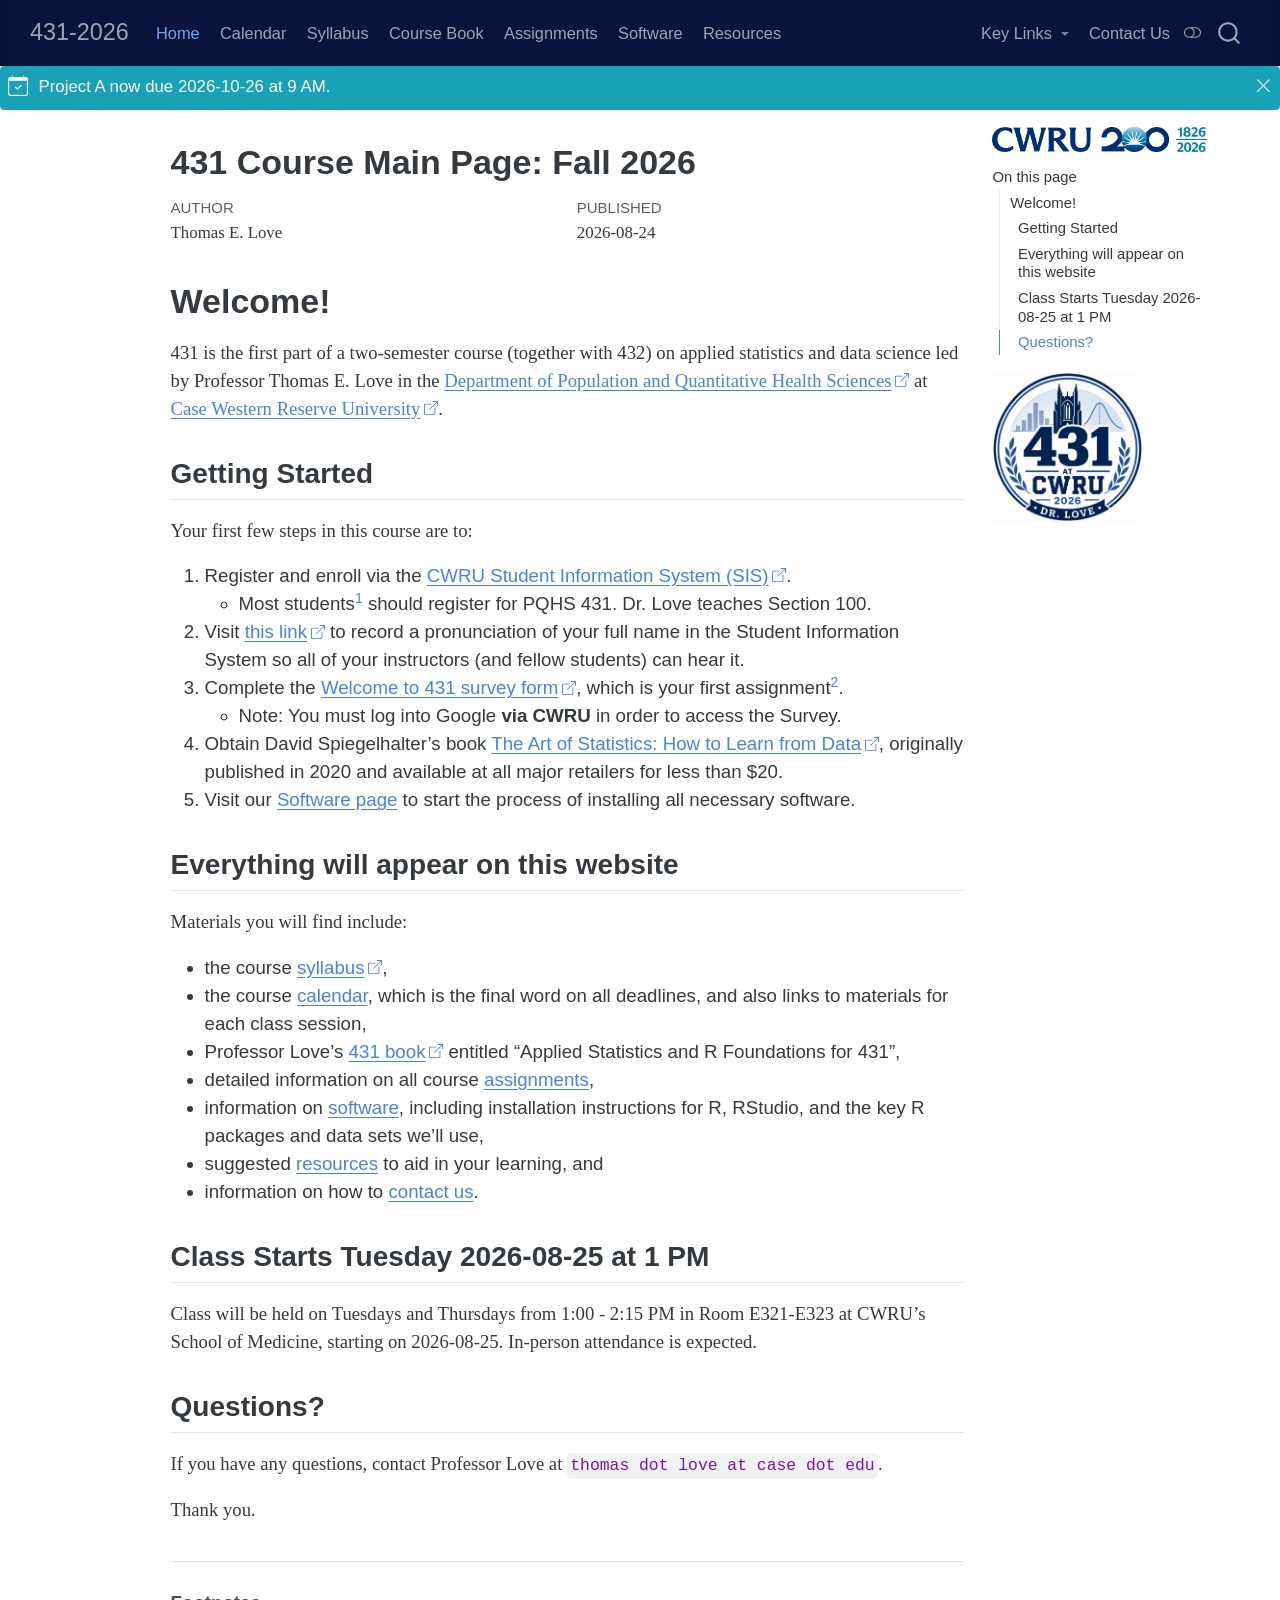
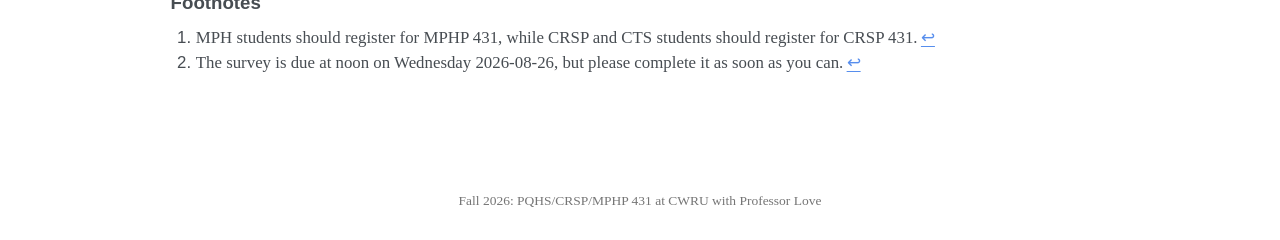
==== commit 4428d0f6: "Update calendar for Project A Merge branch 'main' of https://github.com/THOMASELOVE/431-2026  # Conf" ====
--- a/docs/index.html
+++ b/docs/index.html
@@ -346,8 +346,8 @@
 </div>
       </div> <!-- /container-fluid -->
     </nav>
-  <div id="quarto-announcement" data-announcement-id="751697201d14ca67de1026123319af96" class="alert alert-info hidden"><i class="bi bi-calendar-check quarto-announcement-icon"></i><div class="quarto-announcement-content">
-<p>Quiz 1 due 2026-10-14 at noon. Project A now due 2026-10-26 at 9 AM.</p>
+  <div id="quarto-announcement" data-announcement-id="e0bfc8b9d596461aba90de23bcd95a43" class="alert alert-info hidden"><i class="bi bi-calendar-check quarto-announcement-icon"></i><div class="quarto-announcement-content">
+<p>Project A now due 2026-10-26 at 9 AM.</p>
 </div><i class="bi bi-x-lg quarto-announcement-action"></i></div>
 </header>
 <!-- content -->
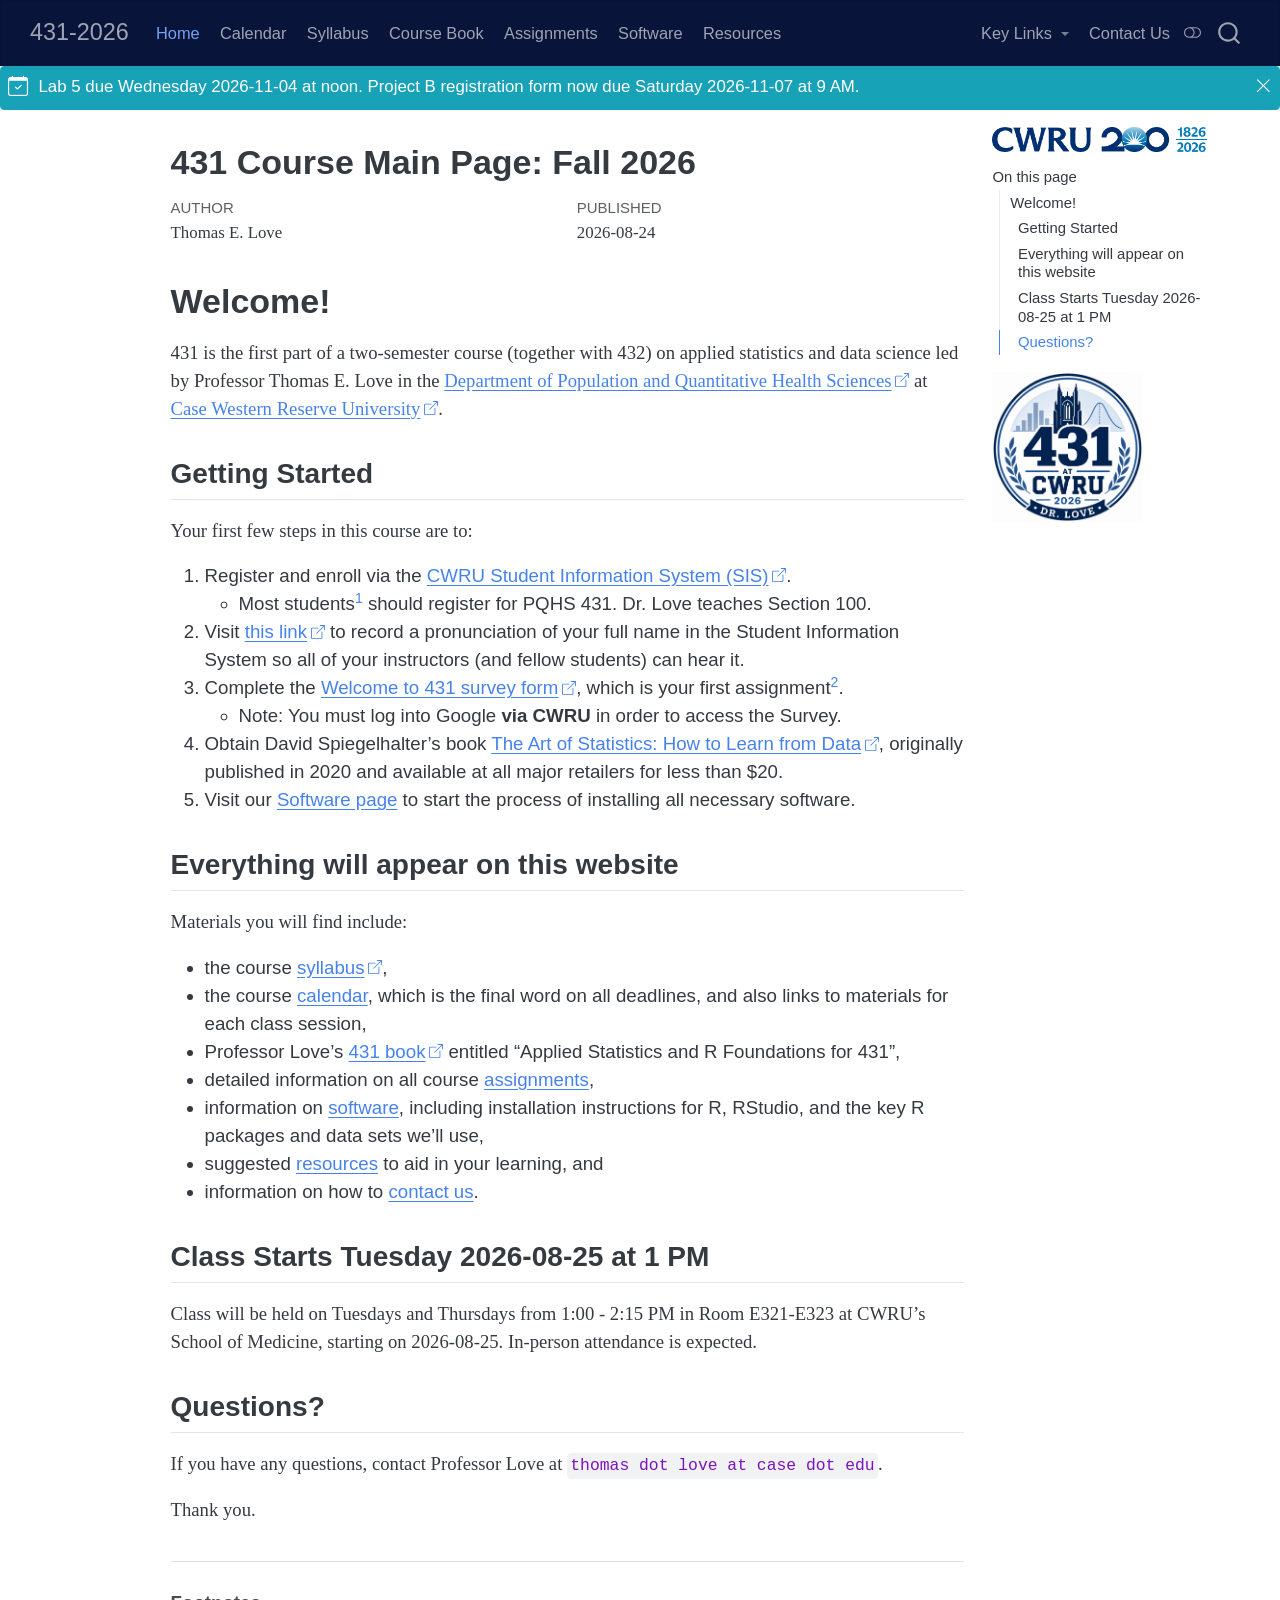
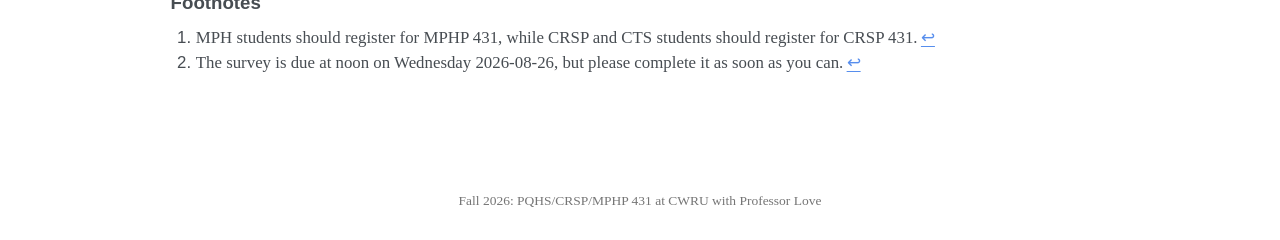
==== commit ef190cf8: "Update calendar." ====
--- a/docs/index.html
+++ b/docs/index.html
@@ -346,8 +346,8 @@
 </div>
       </div> <!-- /container-fluid -->
     </nav>
-  <div id="quarto-announcement" data-announcement-id="e0bfc8b9d596461aba90de23bcd95a43" class="alert alert-info hidden"><i class="bi bi-calendar-check quarto-announcement-icon"></i><div class="quarto-announcement-content">
-<p>Project A now due 2026-10-26 at 9 AM.</p>
+  <div id="quarto-announcement" data-announcement-id="8d784258da622ea9a162ad91a4b2634f" class="alert alert-info hidden"><i class="bi bi-calendar-check quarto-announcement-icon"></i><div class="quarto-announcement-content">
+<p>Lab 5 due Wednesday 2026-11-04 at noon. Project B registration form now due Saturday 2026-11-07 at 9 AM.</p>
 </div><i class="bi bi-x-lg quarto-announcement-action"></i></div>
 </header>
 <!-- content -->
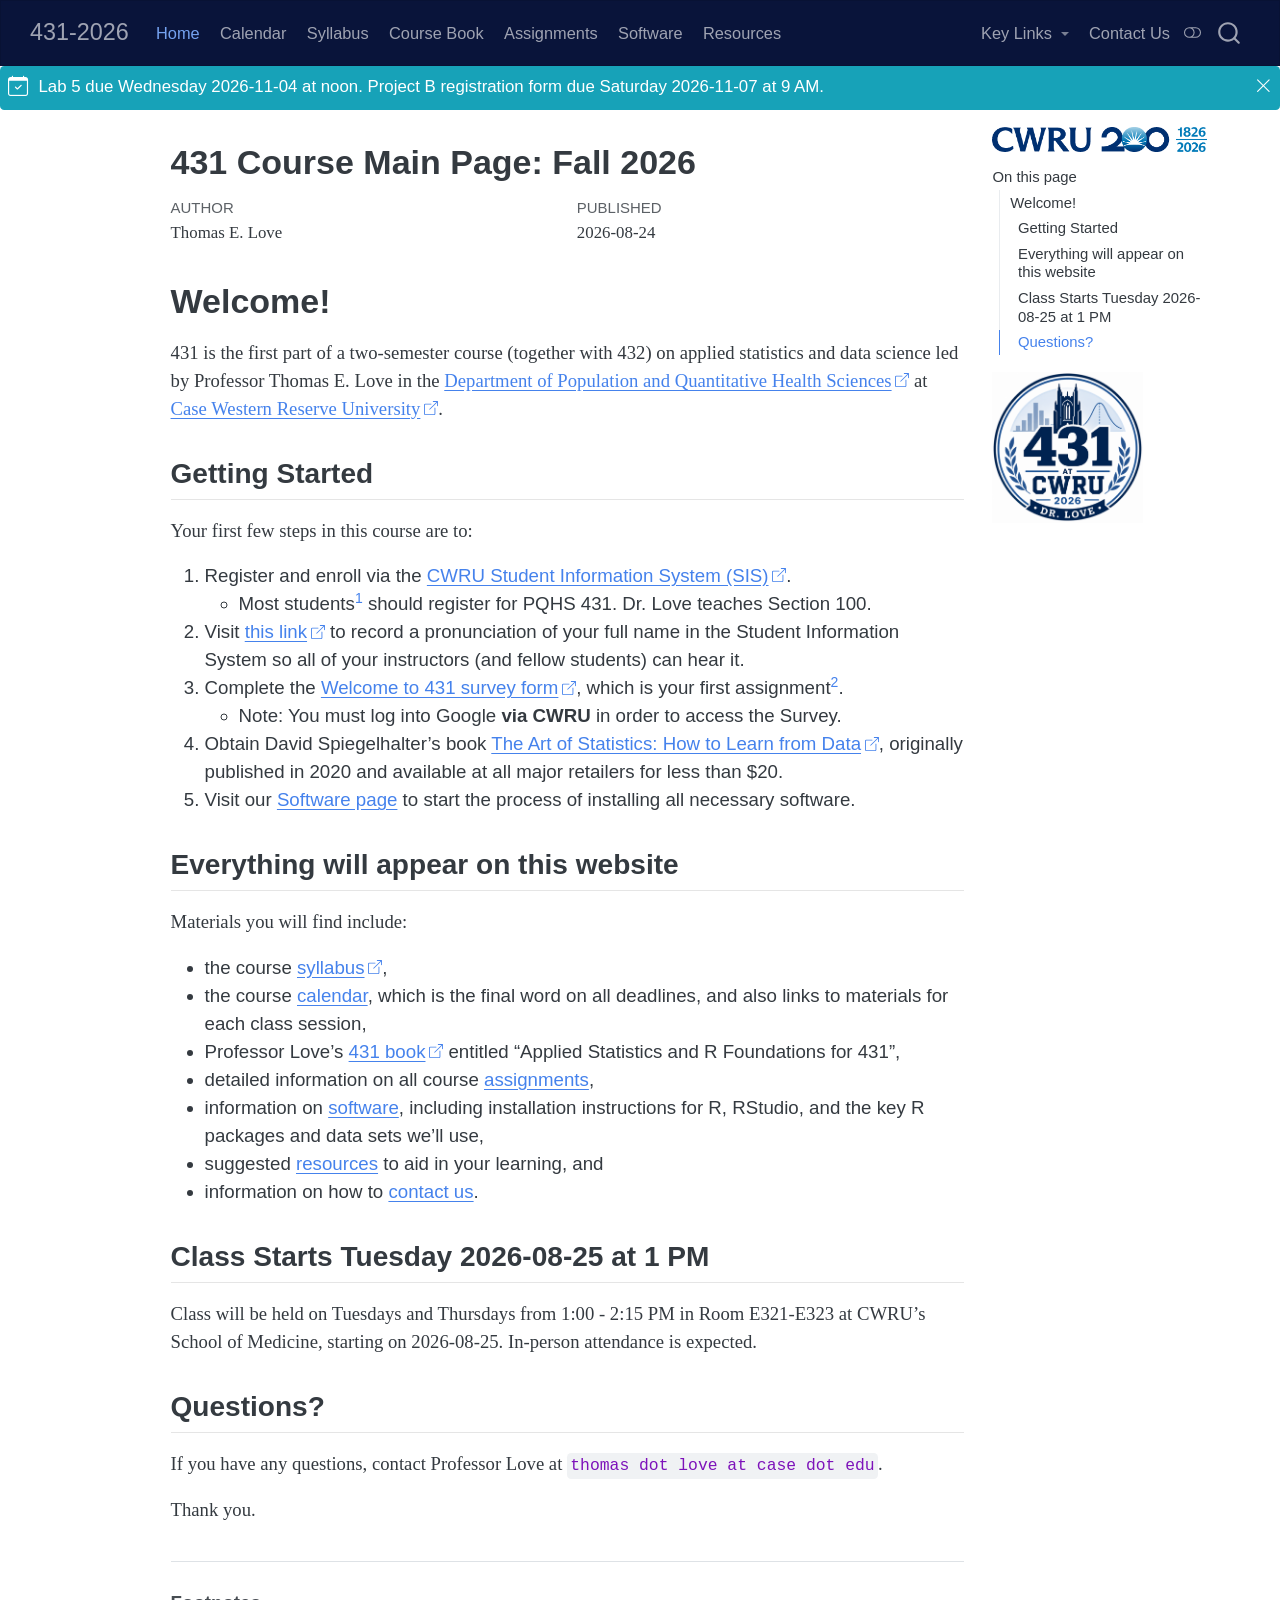
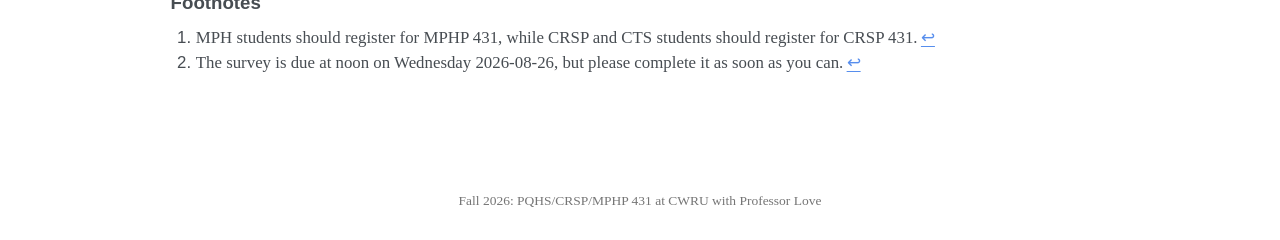
==== commit 66ca046a: "Update calendar." ====
--- a/docs/index.html
+++ b/docs/index.html
@@ -2,7 +2,7 @@
 <html xmlns="http://www.w3.org/1999/xhtml" lang="en" xml:lang="en"><head>
 
 <meta charset="utf-8">
-<meta name="generator" content="quarto-1.10.18">
+<meta name="generator" content="quarto-1.10.19">
 
 <meta name="viewport" content="width=device-width, initial-scale=1.0, user-scalable=yes">
 
@@ -44,9 +44,9 @@
 <script src="site_libs/quarto-html/tippy.umd.min.js"></script>
 <script src="site_libs/quarto-html/anchor.min.js"></script>
 <link href="site_libs/quarto-html/tippy.css" rel="stylesheet">
-<link href="site_libs/quarto-html/quarto-syntax-highlighting-64a204ab8560d761af7679ceaba22944.css" rel="stylesheet" class="quarto-color-scheme" id="quarto-text-highlighting-styles">
-<link href="site_libs/quarto-html/quarto-syntax-highlighting-dark-b85bc7c33db8c58e0ec93c3465666fed.css" rel="stylesheet" class="quarto-color-scheme quarto-color-alternate" id="quarto-text-highlighting-styles">
-<link href="site_libs/quarto-html/quarto-syntax-highlighting-64a204ab8560d761af7679ceaba22944.css" rel="stylesheet" class="quarto-color-scheme-extra" id="quarto-text-highlighting-styles">
+<link href="site_libs/quarto-html/quarto-syntax-highlighting-bf27225e3a48a9273f3daa8f8e829971.css" rel="stylesheet" class="quarto-color-scheme" id="quarto-text-highlighting-styles">
+<link href="site_libs/quarto-html/quarto-syntax-highlighting-dark-b626d73c4c936ccc3cb08be7d45d1df6.css" rel="stylesheet" class="quarto-color-scheme quarto-color-alternate" id="quarto-text-highlighting-styles">
+<link href="site_libs/quarto-html/quarto-syntax-highlighting-bf27225e3a48a9273f3daa8f8e829971.css" rel="stylesheet" class="quarto-color-scheme-extra" id="quarto-text-highlighting-styles">
 <script src="site_libs/bootstrap/bootstrap.min.js"></script>
 <link href="site_libs/bootstrap/bootstrap-icons.css" rel="stylesheet">
 <link href="site_libs/bootstrap/bootstrap-81258d4e15bf9feab7965728bfed0ae7.min.css" rel="stylesheet" append-hash="true" class="quarto-color-scheme" id="quarto-bootstrap" data-mode="light">
@@ -346,8 +346,8 @@
 </div>
       </div> <!-- /container-fluid -->
     </nav>
-  <div id="quarto-announcement" data-announcement-id="8d784258da622ea9a162ad91a4b2634f" class="alert alert-info hidden"><i class="bi bi-calendar-check quarto-announcement-icon"></i><div class="quarto-announcement-content">
-<p>Lab 5 due Wednesday 2026-11-04 at noon. Project B registration form now due Saturday 2026-11-07 at 9 AM.</p>
+  <div id="quarto-announcement" data-announcement-id="6ed7f085230293d778a613f27885d658" class="alert alert-info hidden"><i class="bi bi-calendar-check quarto-announcement-icon"></i><div class="quarto-announcement-content">
+<p>Lab 5 due Wednesday 2026-11-04 at noon. Project B registration form due Saturday 2026-11-07 at 9 AM.</p>
 </div><i class="bi bi-x-lg quarto-announcement-action"></i></div>
 </header>
 <!-- content -->
--- a/docs/site_libs/quarto-html/quarto-syntax-highlighting-bf27225e3a48a9273f3daa8f8e829971.css
+++ b/docs/site_libs/quarto-html/quarto-syntax-highlighting-bf27225e3a48a9273f3daa8f8e829971.css
@@ -0,0 +1,236 @@
+/* quarto syntax highlight colors */
+:root {
+  --quarto-hl-ot-color: #003B4F;
+  --quarto-hl-at-color: #657422;
+  --quarto-hl-ss-color: #20794D;
+  --quarto-hl-an-color: #5E5E5E;
+  --quarto-hl-fu-color: #4758AB;
+  --quarto-hl-st-color: #20794D;
+  --quarto-hl-cf-color: #003B4F;
+  --quarto-hl-op-color: #5E5E5E;
+  --quarto-hl-er-color: #AD0000;
+  --quarto-hl-bn-color: #AD0000;
+  --quarto-hl-al-color: #AD0000;
+  --quarto-hl-va-color: #111111;
+  --quarto-hl-bu-color: inherit;
+  --quarto-hl-ex-color: inherit;
+  --quarto-hl-pp-color: #AD0000;
+  --quarto-hl-in-color: #5E5E5E;
+  --quarto-hl-vs-color: #20794D;
+  --quarto-hl-wa-color: #5E5E5E;
+  --quarto-hl-do-color: #5E5E5E;
+  --quarto-hl-im-color: #00769E;
+  --quarto-hl-ch-color: #20794D;
+  --quarto-hl-dt-color: #AD0000;
+  --quarto-hl-fl-color: #AD0000;
+  --quarto-hl-co-color: #5E5E5E;
+  --quarto-hl-cv-color: #5E5E5E;
+  --quarto-hl-cn-color: #8f5902;
+  --quarto-hl-sc-color: #5E5E5E;
+  --quarto-hl-dv-color: #AD0000;
+  --quarto-hl-kw-color: #003B4F;
+}
+
+/* other quarto variables */
+:root {
+  --quarto-font-monospace: SFMono-Regular, Menlo, Monaco, Consolas, "Liberation Mono", "Courier New", monospace;
+}
+
+/* syntax highlight based on Pandoc's rules */
+pre > code.sourceCode > span {
+  color: #003B4F;
+}
+
+code.sourceCode > span {
+  color: #003B4F;
+}
+
+div.sourceCode,
+div.sourceCode pre.sourceCode {
+  color: #003B4F;
+}
+
+/* Normal */
+code span {
+  color: #003B4F;
+}
+
+/* Alert */
+code span.al {
+  color: #AD0000;
+  font-style: inherit;
+}
+
+/* Annotation */
+code span.an {
+  color: #5E5E5E;
+  font-style: inherit;
+}
+
+/* Attribute */
+code span.at {
+  color: #657422;
+  font-style: inherit;
+}
+
+/* BaseN */
+code span.bn {
+  color: #AD0000;
+  font-style: inherit;
+}
+
+/* BuiltIn */
+code span.bu {
+  font-style: inherit;
+}
+
+/* ControlFlow */
+code span.cf {
+  color: #003B4F;
+  font-weight: bold;
+  font-style: inherit;
+}
+
+/* Char */
+code span.ch {
+  color: #20794D;
+  font-style: inherit;
+}
+
+/* Constant */
+code span.cn {
+  color: #8f5902;
+  font-style: inherit;
+}
+
+/* Comment */
+code span.co {
+  color: #5E5E5E;
+  font-style: inherit;
+}
+
+/* CommentVar */
+code span.cv {
+  color: #5E5E5E;
+  font-style: italic;
+}
+
+/* Documentation */
+code span.do {
+  color: #5E5E5E;
+  font-style: italic;
+}
+
+/* DataType */
+code span.dt {
+  color: #AD0000;
+  font-style: inherit;
+}
+
+/* DecVal */
+code span.dv {
+  color: #AD0000;
+  font-style: inherit;
+}
+
+/* Error */
+code span.er {
+  color: #AD0000;
+  font-style: inherit;
+}
+
+/* Extension */
+code span.ex {
+  font-style: inherit;
+}
+
+/* Float */
+code span.fl {
+  color: #AD0000;
+  font-style: inherit;
+}
+
+/* Function */
+code span.fu {
+  color: #4758AB;
+  font-style: inherit;
+}
+
+/* Import */
+code span.im {
+  color: #00769E;
+  font-style: inherit;
+}
+
+/* Information */
+code span.in {
+  color: #5E5E5E;
+  font-style: inherit;
+}
+
+/* Keyword */
+code span.kw {
+  color: #003B4F;
+  font-weight: bold;
+  font-style: inherit;
+}
+
+/* Operator */
+code span.op {
+  color: #5E5E5E;
+  font-style: inherit;
+}
+
+/* Other */
+code span.ot {
+  color: #003B4F;
+  font-style: inherit;
+}
+
+/* Preprocessor */
+code span.pp {
+  color: #AD0000;
+  font-style: inherit;
+}
+
+/* SpecialChar */
+code span.sc {
+  color: #5E5E5E;
+  font-style: inherit;
+}
+
+/* SpecialString */
+code span.ss {
+  color: #20794D;
+  font-style: inherit;
+}
+
+/* String */
+code span.st {
+  color: #20794D;
+  font-style: inherit;
+}
+
+/* Variable */
+code span.va {
+  color: #111111;
+  font-style: inherit;
+}
+
+/* VerbatimString */
+code span.vs {
+  color: #20794D;
+  font-style: inherit;
+}
+
+/* Warning */
+code span.wa {
+  color: #5E5E5E;
+  font-style: italic;
+}
+
+.prevent-inlining {
+  content: "</";
+}
+
+/*# sourceMappingURL=8be38f48d34c45af72792cbd699585e7.css.map */
--- a/docs/site_libs/quarto-html/quarto-syntax-highlighting-dark-b626d73c4c936ccc3cb08be7d45d1df6.css
+++ b/docs/site_libs/quarto-html/quarto-syntax-highlighting-dark-b626d73c4c936ccc3cb08be7d45d1df6.css
@@ -0,0 +1,219 @@
+/* quarto syntax highlight colors */
+:root {
+  --quarto-hl-al-color: #f07178;
+  --quarto-hl-an-color: #d4d0ab;
+  --quarto-hl-at-color: #00e0e0;
+  --quarto-hl-bn-color: #d4d0ab;
+  --quarto-hl-bu-color: #abe338;
+  --quarto-hl-ch-color: #abe338;
+  --quarto-hl-co-color: #f8f8f2;
+  --quarto-hl-cv-color: #ffd700;
+  --quarto-hl-cn-color: #ffd700;
+  --quarto-hl-cf-color: #ffa07a;
+  --quarto-hl-dt-color: #ffa07a;
+  --quarto-hl-dv-color: #d4d0ab;
+  --quarto-hl-do-color: #f8f8f2;
+  --quarto-hl-er-color: #f07178;
+  --quarto-hl-ex-color: #00e0e0;
+  --quarto-hl-fl-color: #d4d0ab;
+  --quarto-hl-fu-color: #ffa07a;
+  --quarto-hl-im-color: #abe338;
+  --quarto-hl-in-color: #d4d0ab;
+  --quarto-hl-kw-color: #ffa07a;
+  --quarto-hl-op-color: #ffa07a;
+  --quarto-hl-ot-color: #00e0e0;
+  --quarto-hl-pp-color: #dcc6e0;
+  --quarto-hl-re-color: #00e0e0;
+  --quarto-hl-sc-color: #abe338;
+  --quarto-hl-ss-color: #abe338;
+  --quarto-hl-st-color: #abe338;
+  --quarto-hl-va-color: #00e0e0;
+  --quarto-hl-vs-color: #abe338;
+  --quarto-hl-wa-color: #dcc6e0;
+}
+
+/* other quarto variables */
+:root {
+  --quarto-font-monospace: SFMono-Regular, Menlo, Monaco, Consolas, "Liberation Mono", "Courier New", monospace;
+}
+
+/* syntax highlight based on Pandoc's rules */
+pre > code.sourceCode > span {
+  color: #f8f8f2;
+}
+
+code.sourceCode > span {
+  color: #f8f8f2;
+}
+
+div.sourceCode,
+div.sourceCode pre.sourceCode {
+  color: #f8f8f2;
+}
+
+/* Normal */
+code span {
+  color: #f8f8f2;
+}
+
+/* Alert */
+code span.al {
+  color: #f07178;
+}
+
+/* Annotation */
+code span.an {
+  color: #d4d0ab;
+}
+
+/* Attribute */
+code span.at {
+  color: #00e0e0;
+}
+
+/* BaseN */
+code span.bn {
+  color: #d4d0ab;
+}
+
+/* BuiltIn */
+code span.bu {
+  color: #abe338;
+}
+
+/* ControlFlow */
+code span.cf {
+  font-weight: bold;
+  color: #ffa07a;
+}
+
+/* Char */
+code span.ch {
+  color: #abe338;
+}
+
+/* Constant */
+code span.cn {
+  color: #ffd700;
+}
+
+/* Comment */
+code span.co {
+  font-style: italic;
+  color: #f8f8f2;
+}
+
+/* CommentVar */
+code span.cv {
+  color: #ffd700;
+}
+
+/* Documentation */
+code span.do {
+  color: #f8f8f2;
+}
+
+/* DataType */
+code span.dt {
+  color: #ffa07a;
+}
+
+/* DecVal */
+code span.dv {
+  color: #d4d0ab;
+}
+
+/* Error */
+code span.er {
+  color: #f07178;
+  text-decoration: underline;
+}
+
+/* Extension */
+code span.ex {
+  font-weight: bold;
+  color: #00e0e0;
+}
+
+/* Float */
+code span.fl {
+  color: #d4d0ab;
+}
+
+/* Function */
+code span.fu {
+  color: #ffa07a;
+}
+
+/* Import */
+code span.im {
+  color: #abe338;
+}
+
+/* Information */
+code span.in {
+  color: #d4d0ab;
+}
+
+/* Keyword */
+code span.kw {
+  font-weight: bold;
+  color: #ffa07a;
+}
+
+/* Operator */
+code span.op {
+  color: #ffa07a;
+}
+
+/* Other */
+code span.ot {
+  color: #00e0e0;
+}
+
+/* Preprocessor */
+code span.pp {
+  color: #dcc6e0;
+}
+
+/* RegionMarker */
+code span.re {
+  background-color: #f8f8f2;
+  color: #00e0e0;
+}
+
+/* SpecialChar */
+code span.sc {
+  color: #abe338;
+}
+
+/* SpecialString */
+code span.ss {
+  color: #abe338;
+}
+
+/* String */
+code span.st {
+  color: #abe338;
+}
+
+/* Variable */
+code span.va {
+  color: #00e0e0;
+}
+
+/* VerbatimString */
+code span.vs {
+  color: #abe338;
+}
+
+/* Warning */
+code span.wa {
+  color: #dcc6e0;
+}
+
+.prevent-inlining {
+  content: "</";
+}
+
+/*# sourceMappingURL=a269c63e8167c3ae395728e86feb0848.css.map */
--- a/docs/site_libs/quarto-html/quarto-syntax-highlighting-bf27225e3a48a9273f3daa8f8e829971.css
+++ b/docs/site_libs/quarto-html/quarto-syntax-highlighting-bf27225e3a48a9273f3daa8f8e829971.css
@@ -0,0 +1,236 @@
+/* quarto syntax highlight colors */
+:root {
+  --quarto-hl-ot-color: #003B4F;
+  --quarto-hl-at-color: #657422;
+  --quarto-hl-ss-color: #20794D;
+  --quarto-hl-an-color: #5E5E5E;
+  --quarto-hl-fu-color: #4758AB;
+  --quarto-hl-st-color: #20794D;
+  --quarto-hl-cf-color: #003B4F;
+  --quarto-hl-op-color: #5E5E5E;
+  --quarto-hl-er-color: #AD0000;
+  --quarto-hl-bn-color: #AD0000;
+  --quarto-hl-al-color: #AD0000;
+  --quarto-hl-va-color: #111111;
+  --quarto-hl-bu-color: inherit;
+  --quarto-hl-ex-color: inherit;
+  --quarto-hl-pp-color: #AD0000;
+  --quarto-hl-in-color: #5E5E5E;
+  --quarto-hl-vs-color: #20794D;
+  --quarto-hl-wa-color: #5E5E5E;
+  --quarto-hl-do-color: #5E5E5E;
+  --quarto-hl-im-color: #00769E;
+  --quarto-hl-ch-color: #20794D;
+  --quarto-hl-dt-color: #AD0000;
+  --quarto-hl-fl-color: #AD0000;
+  --quarto-hl-co-color: #5E5E5E;
+  --quarto-hl-cv-color: #5E5E5E;
+  --quarto-hl-cn-color: #8f5902;
+  --quarto-hl-sc-color: #5E5E5E;
+  --quarto-hl-dv-color: #AD0000;
+  --quarto-hl-kw-color: #003B4F;
+}
+
+/* other quarto variables */
+:root {
+  --quarto-font-monospace: SFMono-Regular, Menlo, Monaco, Consolas, "Liberation Mono", "Courier New", monospace;
+}
+
+/* syntax highlight based on Pandoc's rules */
+pre > code.sourceCode > span {
+  color: #003B4F;
+}
+
+code.sourceCode > span {
+  color: #003B4F;
+}
+
+div.sourceCode,
+div.sourceCode pre.sourceCode {
+  color: #003B4F;
+}
+
+/* Normal */
+code span {
+  color: #003B4F;
+}
+
+/* Alert */
+code span.al {
+  color: #AD0000;
+  font-style: inherit;
+}
+
+/* Annotation */
+code span.an {
+  color: #5E5E5E;
+  font-style: inherit;
+}
+
+/* Attribute */
+code span.at {
+  color: #657422;
+  font-style: inherit;
+}
+
+/* BaseN */
+code span.bn {
+  color: #AD0000;
+  font-style: inherit;
+}
+
+/* BuiltIn */
+code span.bu {
+  font-style: inherit;
+}
+
+/* ControlFlow */
+code span.cf {
+  color: #003B4F;
+  font-weight: bold;
+  font-style: inherit;
+}
+
+/* Char */
+code span.ch {
+  color: #20794D;
+  font-style: inherit;
+}
+
+/* Constant */
+code span.cn {
+  color: #8f5902;
+  font-style: inherit;
+}
+
+/* Comment */
+code span.co {
+  color: #5E5E5E;
+  font-style: inherit;
+}
+
+/* CommentVar */
+code span.cv {
+  color: #5E5E5E;
+  font-style: italic;
+}
+
+/* Documentation */
+code span.do {
+  color: #5E5E5E;
+  font-style: italic;
+}
+
+/* DataType */
+code span.dt {
+  color: #AD0000;
+  font-style: inherit;
+}
+
+/* DecVal */
+code span.dv {
+  color: #AD0000;
+  font-style: inherit;
+}
+
+/* Error */
+code span.er {
+  color: #AD0000;
+  font-style: inherit;
+}
+
+/* Extension */
+code span.ex {
+  font-style: inherit;
+}
+
+/* Float */
+code span.fl {
+  color: #AD0000;
+  font-style: inherit;
+}
+
+/* Function */
+code span.fu {
+  color: #4758AB;
+  font-style: inherit;
+}
+
+/* Import */
+code span.im {
+  color: #00769E;
+  font-style: inherit;
+}
+
+/* Information */
+code span.in {
+  color: #5E5E5E;
+  font-style: inherit;
+}
+
+/* Keyword */
+code span.kw {
+  color: #003B4F;
+  font-weight: bold;
+  font-style: inherit;
+}
+
+/* Operator */
+code span.op {
+  color: #5E5E5E;
+  font-style: inherit;
+}
+
+/* Other */
+code span.ot {
+  color: #003B4F;
+  font-style: inherit;
+}
+
+/* Preprocessor */
+code span.pp {
+  color: #AD0000;
+  font-style: inherit;
+}
+
+/* SpecialChar */
+code span.sc {
+  color: #5E5E5E;
+  font-style: inherit;
+}
+
+/* SpecialString */
+code span.ss {
+  color: #20794D;
+  font-style: inherit;
+}
+
+/* String */
+code span.st {
+  color: #20794D;
+  font-style: inherit;
+}
+
+/* Variable */
+code span.va {
+  color: #111111;
+  font-style: inherit;
+}
+
+/* VerbatimString */
+code span.vs {
+  color: #20794D;
+  font-style: inherit;
+}
+
+/* Warning */
+code span.wa {
+  color: #5E5E5E;
+  font-style: italic;
+}
+
+.prevent-inlining {
+  content: "</";
+}
+
+/*# sourceMappingURL=8be38f48d34c45af72792cbd699585e7.css.map */
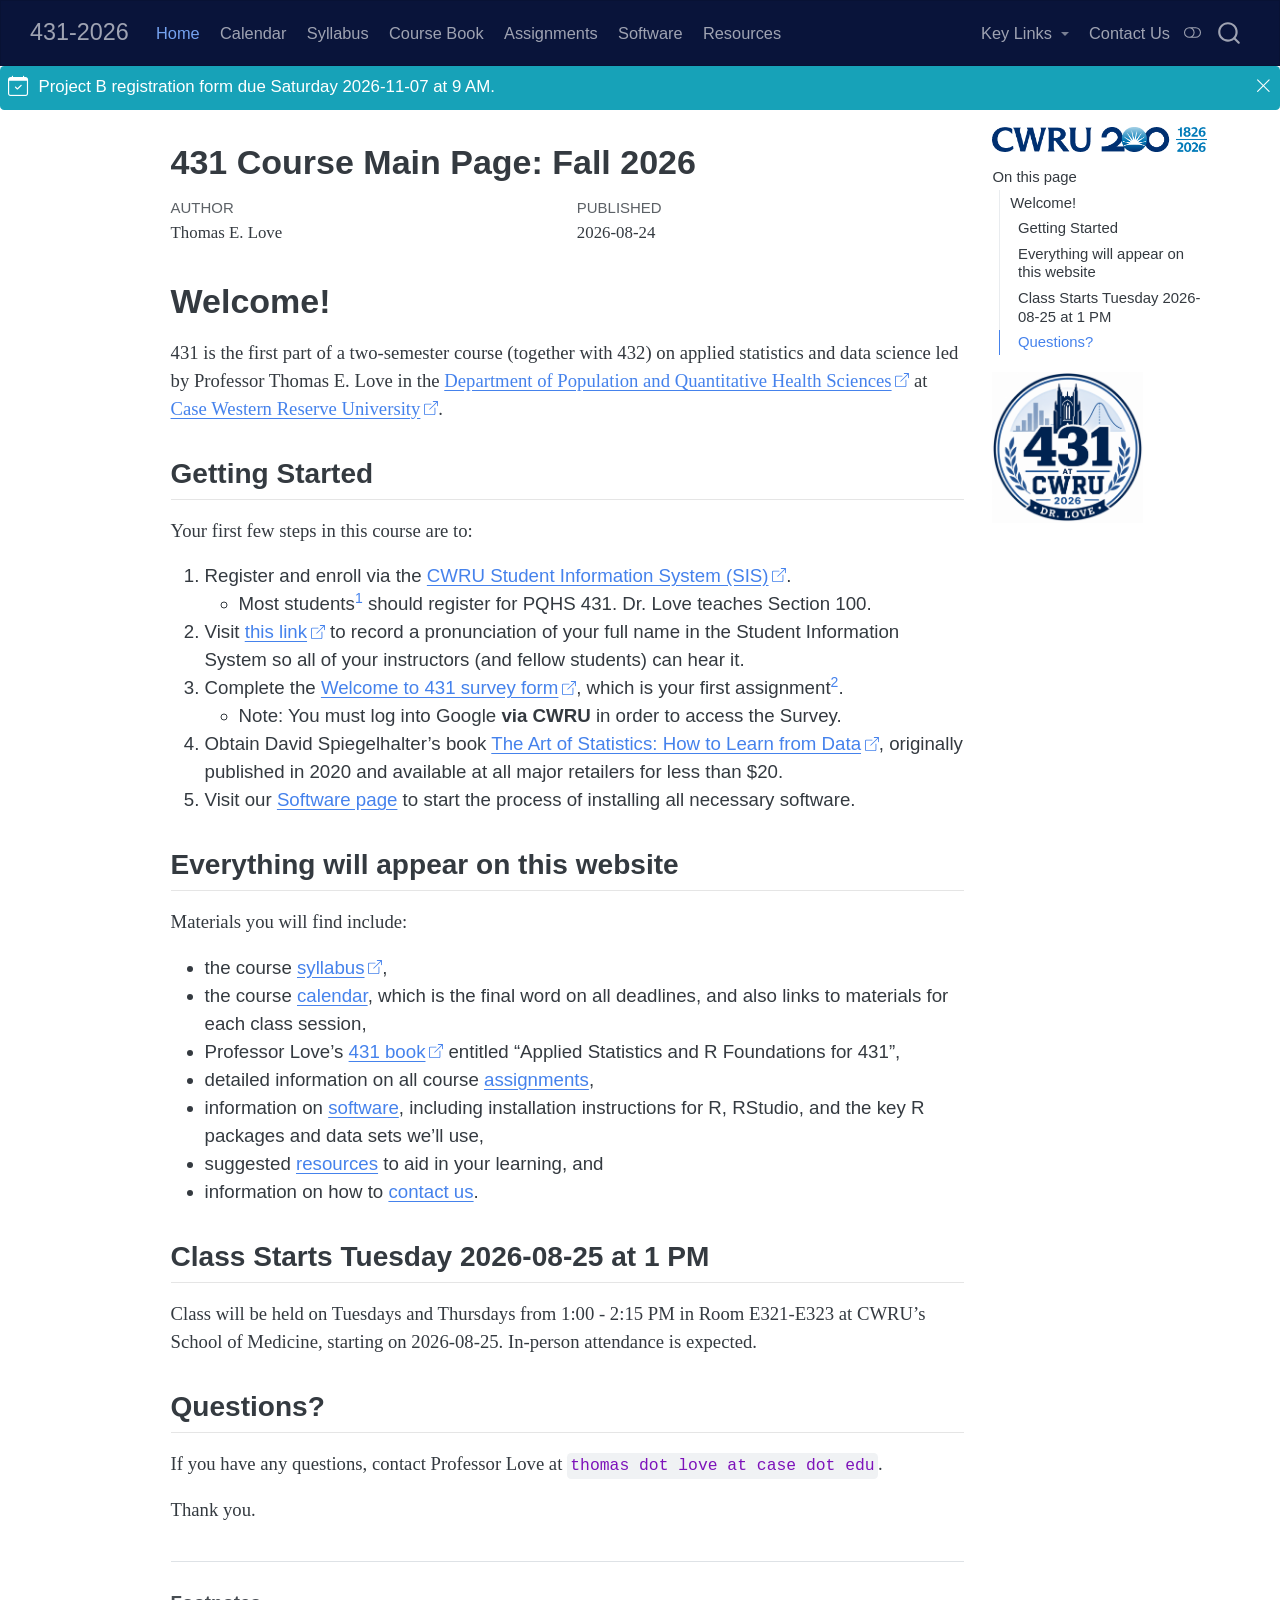
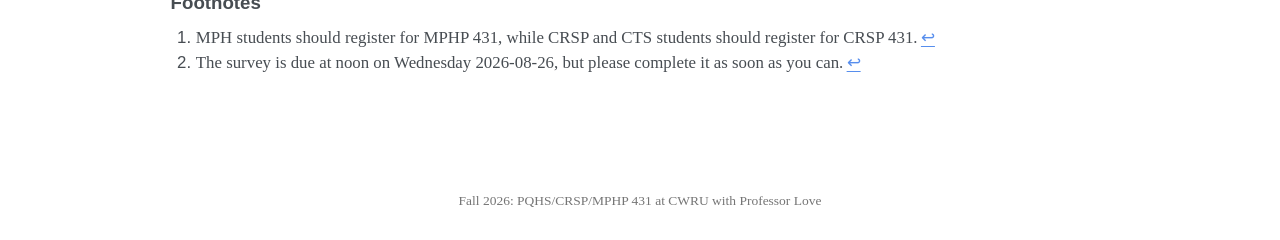
==== commit fb9a3f1e: "Update note" ====
--- a/docs/index.html
+++ b/docs/index.html
@@ -346,8 +346,8 @@
 </div>
       </div> <!-- /container-fluid -->
     </nav>
-  <div id="quarto-announcement" data-announcement-id="6ed7f085230293d778a613f27885d658" class="alert alert-info hidden"><i class="bi bi-calendar-check quarto-announcement-icon"></i><div class="quarto-announcement-content">
-<p>Lab 5 due Wednesday 2026-11-04 at noon. Project B registration form due Saturday 2026-11-07 at 9 AM.</p>
+  <div id="quarto-announcement" data-announcement-id="ff8600d70b6da0c405222091cadc380e" class="alert alert-info hidden"><i class="bi bi-calendar-check quarto-announcement-icon"></i><div class="quarto-announcement-content">
+<p>Project B registration form due Saturday 2026-11-07 at 9 AM.</p>
 </div><i class="bi bi-x-lg quarto-announcement-action"></i></div>
 </header>
 <!-- content -->
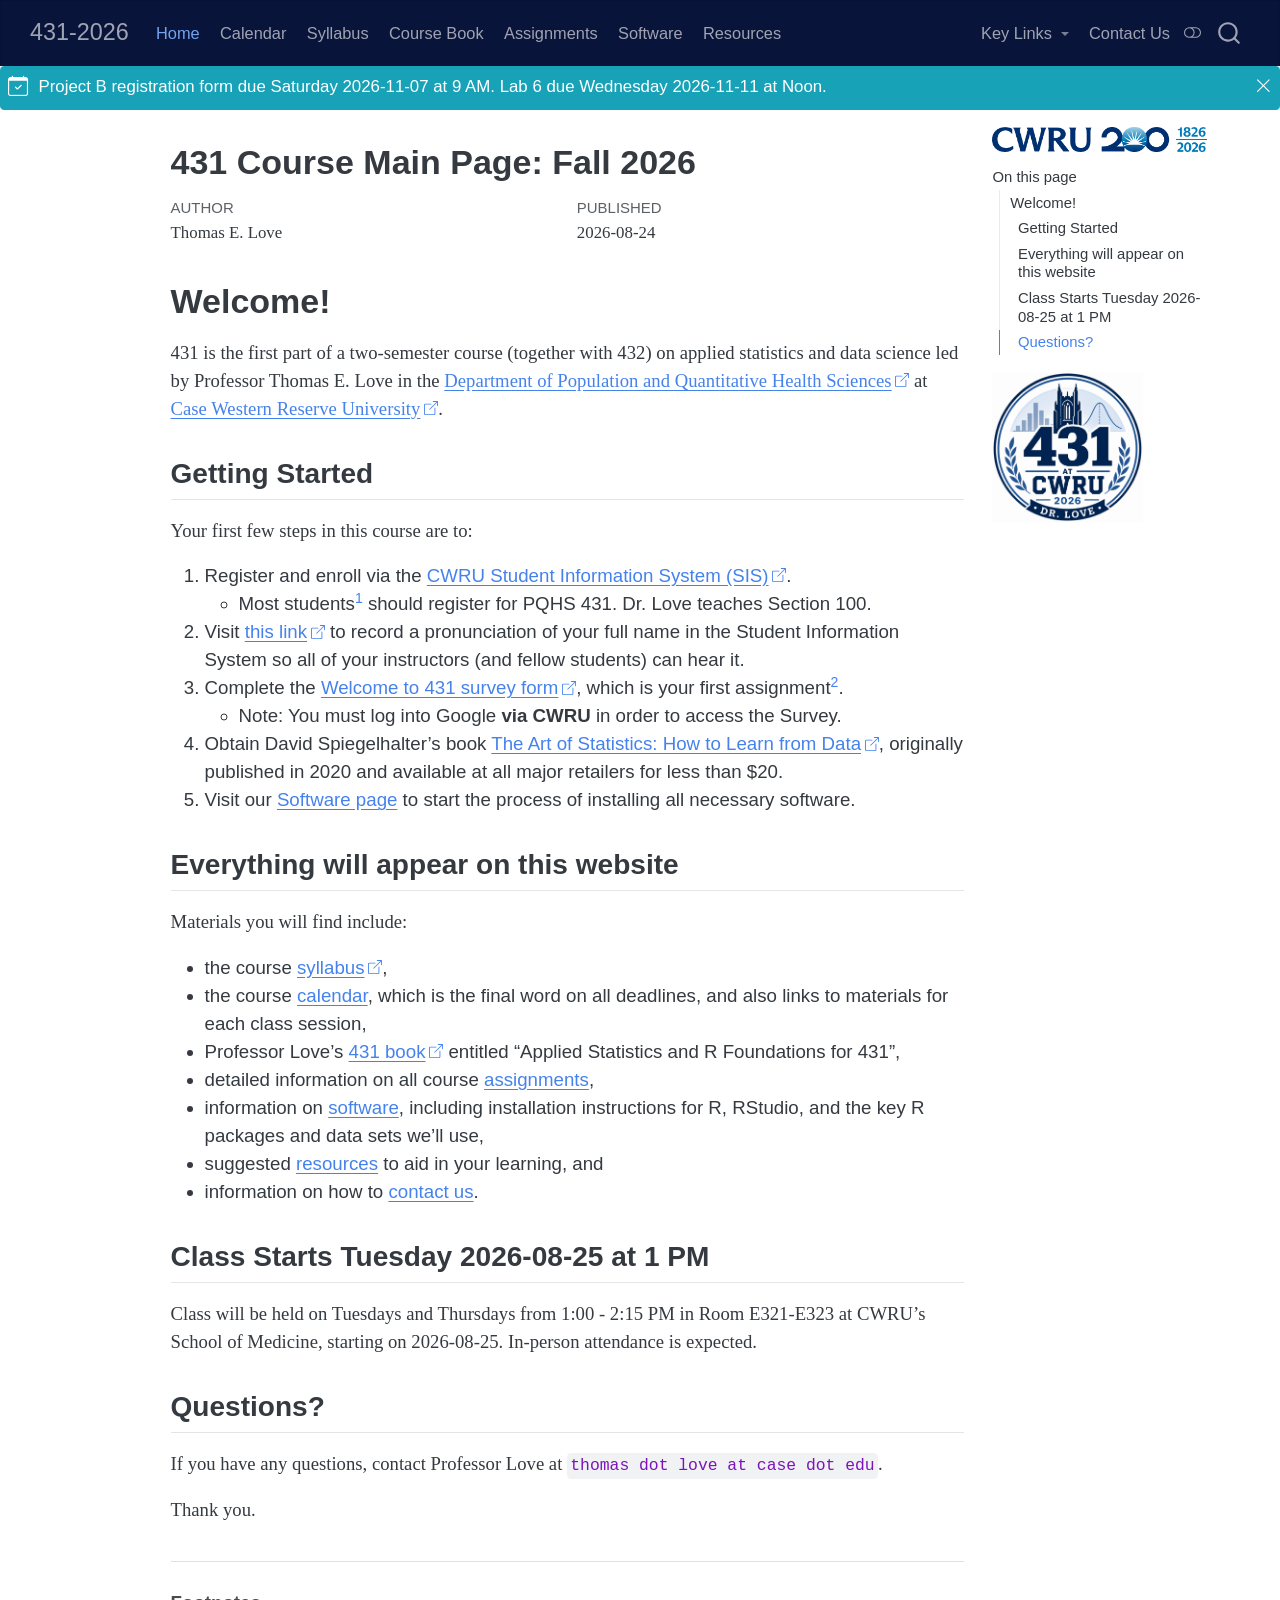
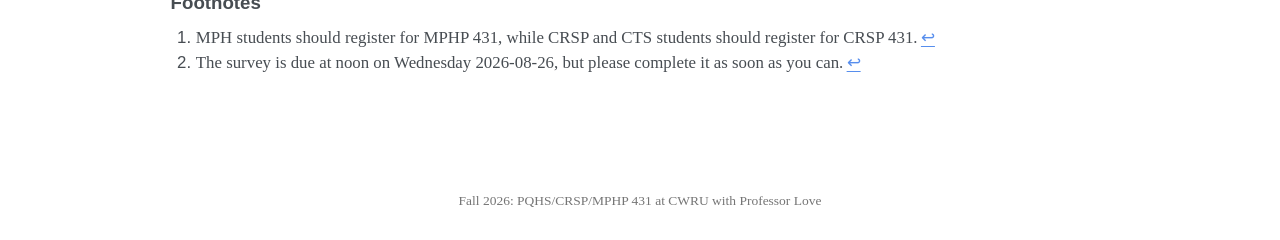
==== commit 5bdfaf89: "Update calendar." ====
--- a/docs/index.html
+++ b/docs/index.html
@@ -346,8 +346,8 @@
 </div>
       </div> <!-- /container-fluid -->
     </nav>
-  <div id="quarto-announcement" data-announcement-id="ff8600d70b6da0c405222091cadc380e" class="alert alert-info hidden"><i class="bi bi-calendar-check quarto-announcement-icon"></i><div class="quarto-announcement-content">
-<p>Project B registration form due Saturday 2026-11-07 at 9 AM.</p>
+  <div id="quarto-announcement" data-announcement-id="1b68a227a9c68e77394a12a43c8a6e6e" class="alert alert-info hidden"><i class="bi bi-calendar-check quarto-announcement-icon"></i><div class="quarto-announcement-content">
+<p>Project B registration form due Saturday 2026-11-07 at 9 AM. Lab 6 due Wednesday 2026-11-11 at Noon.</p>
 </div><i class="bi bi-x-lg quarto-announcement-action"></i></div>
 </header>
 <!-- content -->
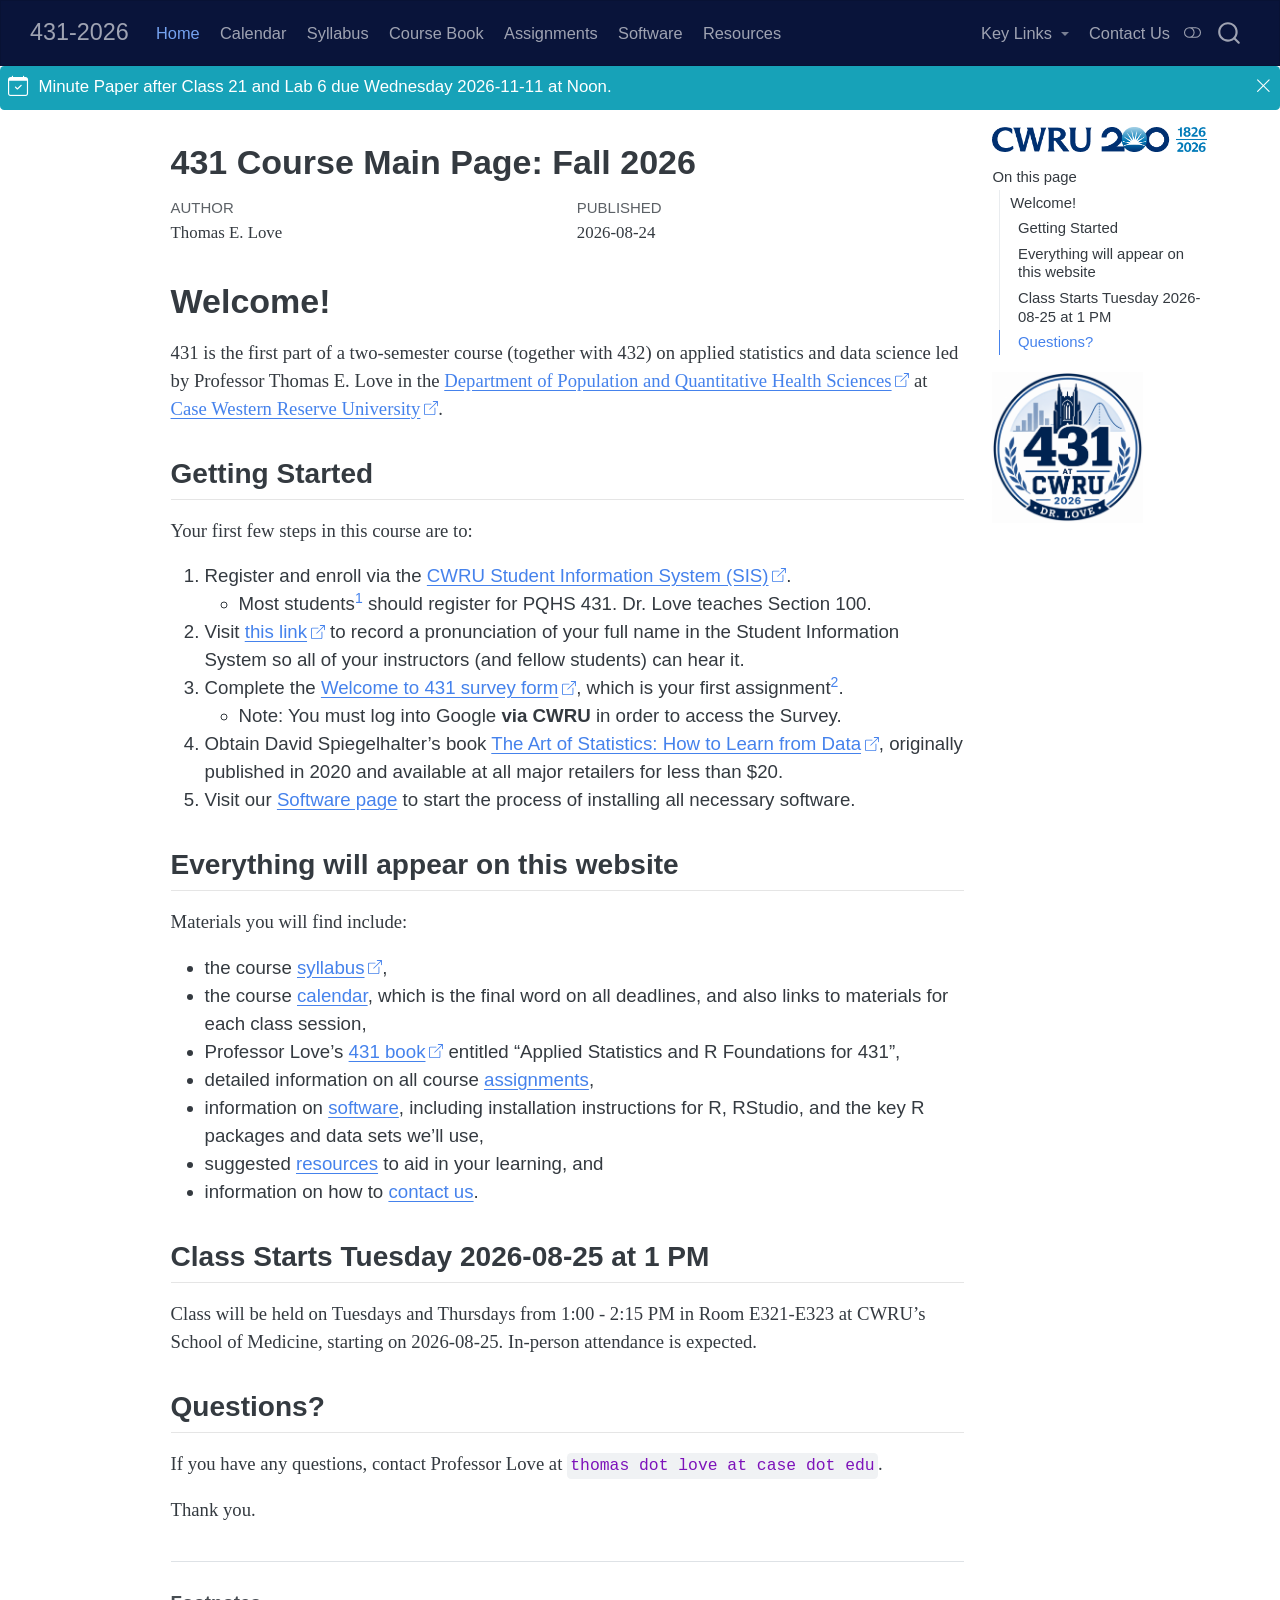
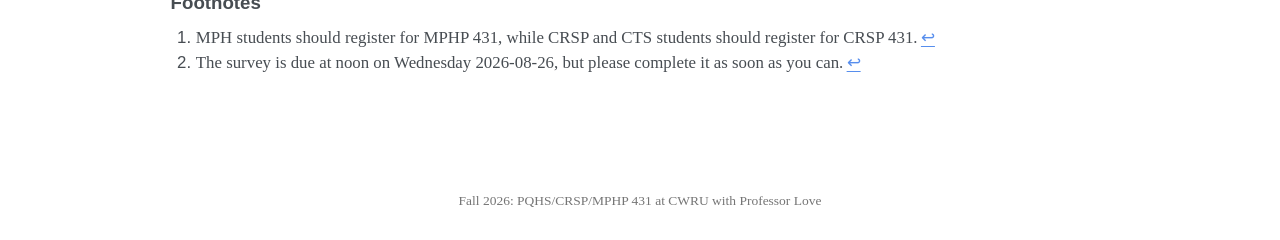
==== commit f3154c84: "Update calendar." ====
--- a/docs/index.html
+++ b/docs/index.html
@@ -346,8 +346,8 @@
 </div>
       </div> <!-- /container-fluid -->
     </nav>
-  <div id="quarto-announcement" data-announcement-id="1b68a227a9c68e77394a12a43c8a6e6e" class="alert alert-info hidden"><i class="bi bi-calendar-check quarto-announcement-icon"></i><div class="quarto-announcement-content">
-<p>Project B registration form due Saturday 2026-11-07 at 9 AM. Lab 6 due Wednesday 2026-11-11 at Noon.</p>
+  <div id="quarto-announcement" data-announcement-id="17935445e52501706dcbe31ccad6ac14" class="alert alert-info hidden"><i class="bi bi-calendar-check quarto-announcement-icon"></i><div class="quarto-announcement-content">
+<p>Minute Paper after Class 21 and Lab 6 due Wednesday 2026-11-11 at Noon.</p>
 </div><i class="bi bi-x-lg quarto-announcement-action"></i></div>
 </header>
 <!-- content -->
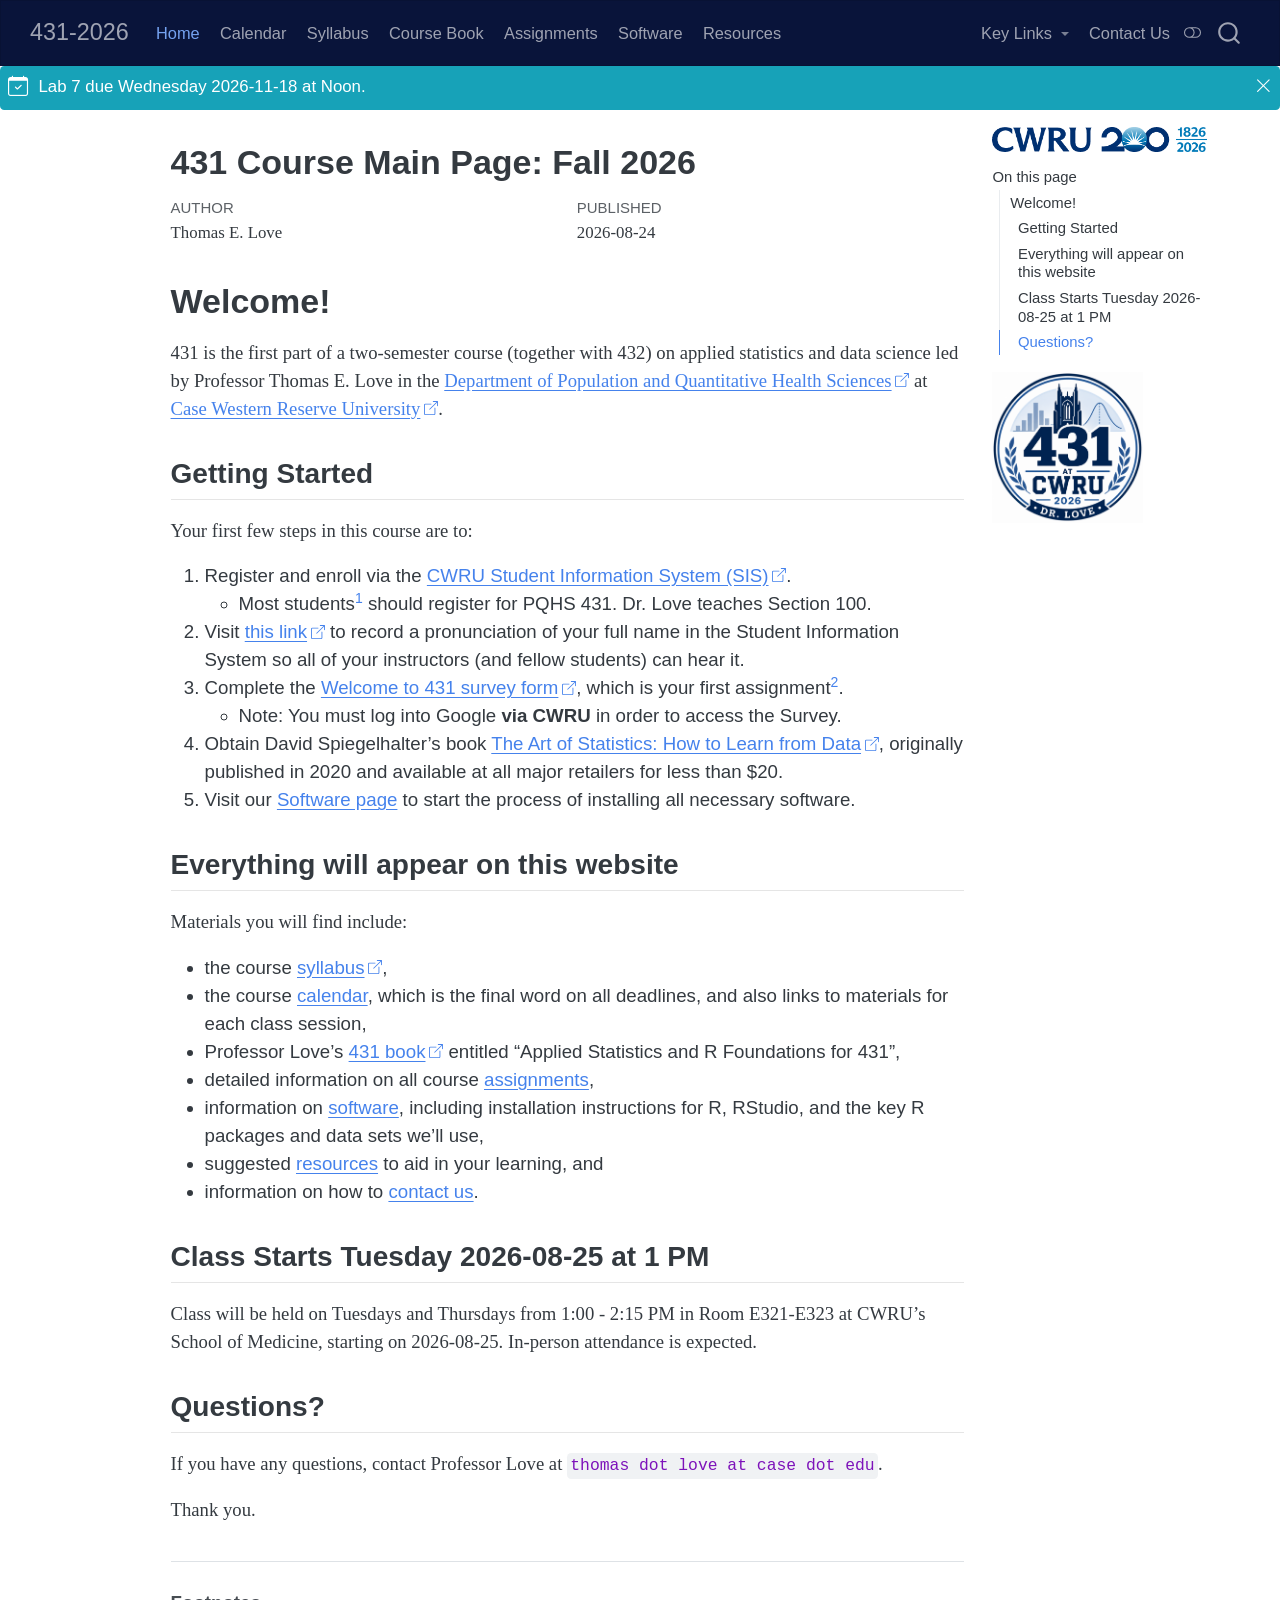
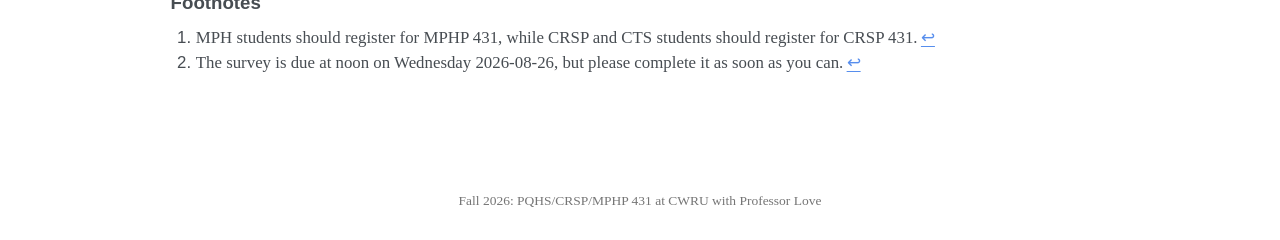
==== commit 950bf922: "Update calendar." ====
--- a/docs/index.html
+++ b/docs/index.html
@@ -346,8 +346,8 @@
 </div>
       </div> <!-- /container-fluid -->
     </nav>
-  <div id="quarto-announcement" data-announcement-id="17935445e52501706dcbe31ccad6ac14" class="alert alert-info hidden"><i class="bi bi-calendar-check quarto-announcement-icon"></i><div class="quarto-announcement-content">
-<p>Minute Paper after Class 21 and Lab 6 due Wednesday 2026-11-11 at Noon.</p>
+  <div id="quarto-announcement" data-announcement-id="e660c96272421b62d78f840a32ec59d0" class="alert alert-info hidden"><i class="bi bi-calendar-check quarto-announcement-icon"></i><div class="quarto-announcement-content">
+<p>Lab 7 due Wednesday 2026-11-18 at Noon.</p>
 </div><i class="bi bi-x-lg quarto-announcement-action"></i></div>
 </header>
 <!-- content -->
